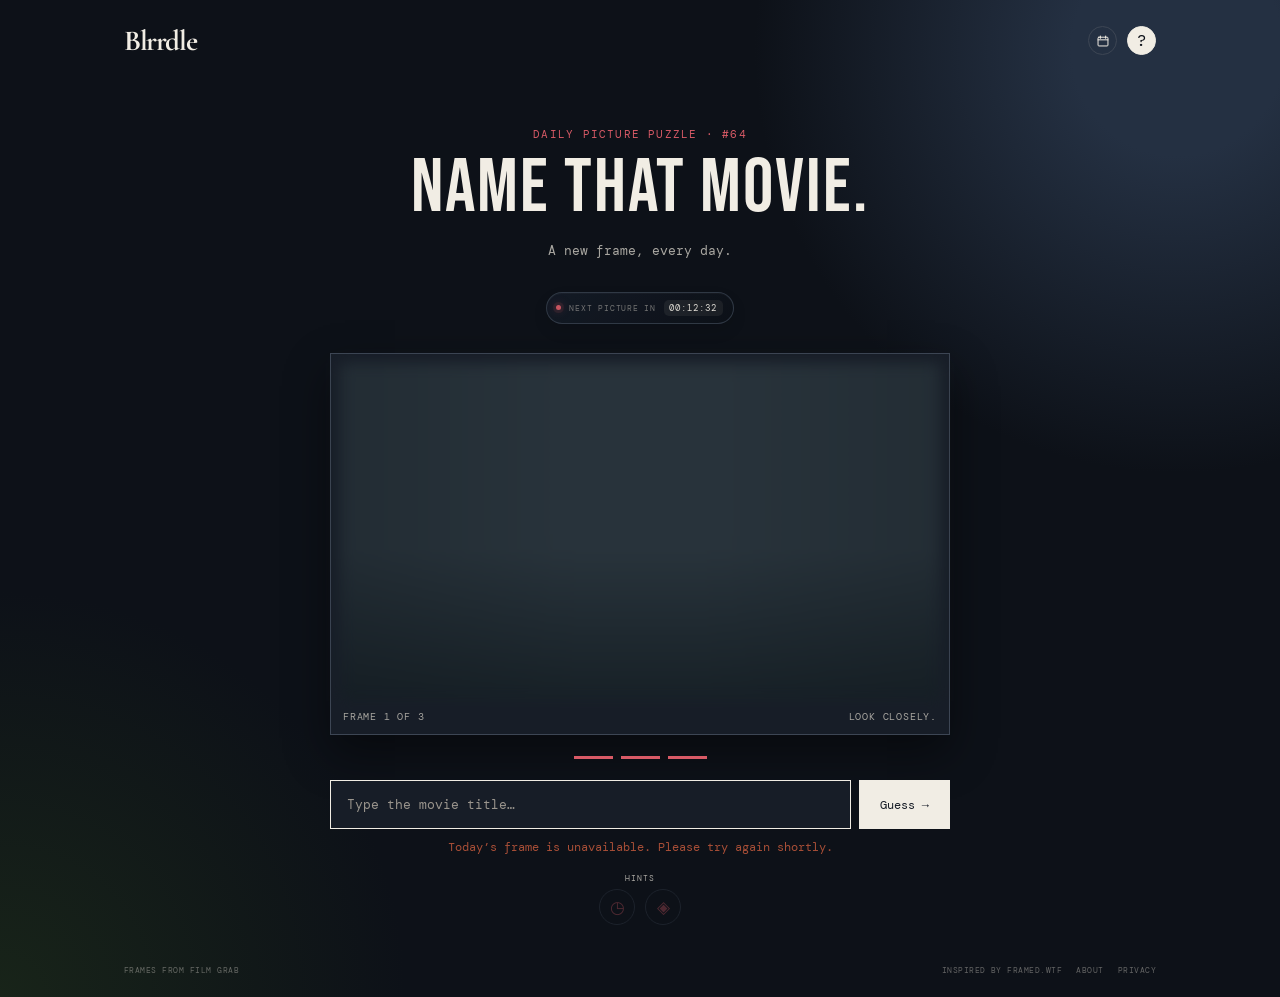
==== index.html @ 295dddfc "Show total plays in daily results chart" ====
<!doctype html>
<html lang="en">
  <head>
    <meta charset="UTF-8" />
    <meta name="viewport" content="width=device-width, initial-scale=1.0" />
    <meta name="theme-color" content="#f7f3eb" />
    <link rel="icon" href="favicon-48.png" type="image/png" sizes="48x48" />
    <title>Blrrdle</title>
    <meta name="description" content="Blrrdle is a passion project inspired by Wordle and Framed, with a more challenging twist: guess the film from a blurred cinematic frame." />
    <link rel="preconnect" href="https://fonts.googleapis.com" />
    <link rel="preconnect" href="https://fonts.gstatic.com" crossorigin />
    <link href="https://fonts.googleapis.com/css2?family=Bebas+Neue&family=Cormorant+Garamond:ital,wght@0,600;0,700;1,600&family=DM+Mono:wght@400;500&family=Fraunces:opsz,wght@9..144,500;9..144,600&display=swap" rel="stylesheet" />
    <link rel="stylesheet" href="style.css?v=countdown-v1" />
  </head>
  <body>
    <main class="shell">
      <header class="topbar">
        <a class="wordmark" href="#" aria-label="Blrrdle, reset demo">Blrrdle</a>
        <div class="header-actions">
          <button class="archive-button" id="archiveButton" aria-label="Past puzzles">
            <svg viewBox="0 0 24 24" aria-hidden="true"><rect x="3.5" y="5.5" width="17" height="15" rx="1.5"/><path d="M7.5 3.5v4M16.5 3.5v4M3.5 10h17"/></svg>
          </button>
          <button class="help-button" id="helpButton" aria-label="How to play">?</button>
        </div>
      </header>

      <section class="game" aria-labelledby="gameTitle">
        <div class="game-heading">
          <p class="eyebrow">Daily picture puzzle <span aria-hidden="true">·</span> <span id="puzzleNumber">#0142</span></p>
          <h1 id="gameTitle">Name that movie.</h1>
          <p class="subhead">A new frame, every day.</p>
          <p class="next-puzzle" aria-label="Time until the next puzzle"><span>Next picture in</span> <time id="nextPuzzleTimer">--:--:--</time></p>
        </div>

        <div class="frame-wrap">
          <div class="film-frame reveal-1" id="filmFrame" role="img" aria-label="A cinematic mystery image"></div>
          <div class="frame-caption"><span>Frame <span id="frameCount">1</span> of 3</span><span id="frameStatus">Look closely.</span></div>
        </div>

        <div class="attempts" aria-label="Attempts remaining"><span class="attempt filled"></span><span class="attempt filled"></span><span class="attempt filled"></span></div>

        <form class="guess-form" id="guessForm">
          <label class="sr-only" for="guessInput">Movie title</label>
          <input id="guessInput" autocomplete="off" placeholder="Type the movie title…" maxlength="80" required />
          <button type="submit">Guess <span aria-hidden="true">→</span></button>
        </form>
        <ul class="suggestions" id="suggestions" aria-label="Movie title suggestions" hidden></ul>
        <p class="feedback" id="feedback" aria-live="polite"></p>

        <div class="hints">
          <p class="hint-label">Hints</p>
          <div class="hint-controls">
            <button class="hint" id="yearHint" aria-label="Reveal release year"><span class="hint-icon">◷</span><span class="hint-prompt">Release year</span><span class="hint-value" id="yearValue"></span></button>
            <button class="hint" id="genreHint" aria-label="Reveal genre"><span class="hint-icon">◈</span><span class="hint-prompt">Genre</span><span class="hint-value" id="genreValue"></span></button>
          </div>
        </div>
      </section>

      <footer>
        <div class="footer-left"><a class="image-credit" href="https://film-grab.com/" target="_blank" rel="noreferrer">Frames from Film Grab</a></div>
        <div class="footer-right"><a class="inspiration-credit" href="https://framed.wtf/" target="_blank" rel="noreferrer">Inspired by Framed.wtf</a><a class="legal-link" href="about.html">About</a><a class="legal-link" href="privacy.html">Privacy</a></div>
      </footer>
    </main>
    <div class="win-toast" id="winToast" role="status" aria-live="polite" hidden><span>✦</span> Correct</div>
    <div class="loss-toast" id="lossToast" role="status" aria-live="polite" hidden><span>×</span><span id="lossToastText"></span></div>
    <div class="glitch-flash" id="glitchFlash" aria-hidden="true"></div>
    <div class="rainbow-flash" id="rainbowFlash" aria-hidden="true"></div>

    <dialog id="helpDialog">
      <button class="dialog-close" id="closeHelp" aria-label="Close">×</button>
      <p class="eyebrow">How it works</p>
      <h2>One movie.<br>Three frames.</h2>
      <p>Guess the title from the still. Each incorrect answer makes the image a little less blurry. You can use one hint per puzzle.</p>
      <button class="dialog-cta" id="startButton">Let’s play</button>
    </dialog>
    <dialog class="archive-dialog" id="archiveDialog">
      <button class="dialog-close" id="closeArchive" aria-label="Close">×</button>
      <p class="eyebrow">Blrrdle archive</p>
      <h2>Past puzzles</h2>
      <p class="archive-intro">A record of every earlier daily frame.</p>
      <ol class="archive-list" id="archiveList"></ol>
    </dialog>
    <dialog class="result-dialog" id="resultDialog">
      <div class="success-splash" aria-hidden="true">✦</div>
      <p class="eyebrow" id="resultEyebrow">Picture perfect</p>
      <h2 id="resultTitle">You got it.</h2>
      <p class="result-film" id="resultFilm"></p>
      <div class="player-stats">
        <div><strong id="streakValue">0</strong><span>day streak</span></div>
        <div><strong id="winRateValue">0%</strong><span>win rate</span></div>
      </div>
      <section class="global-score" aria-labelledby="globalScoreTitle">
        <div class="score-title"><span id="globalScoreTitle">Daily results</span><span id="globalScoreMeta">Loading…</span></div>
        <div class="score-bars" id="scoreBars" aria-label="Loading daily results">
          <div class="bar-row"><span>1</span><i id="guessBar1" style="--bar:0%"></i><b id="guessCount1">0</b></div>
          <div class="bar-row"><span>2</span><i id="guessBar2" style="--bar:0%"></i><b id="guessCount2">0</b></div>
          <div class="bar-row"><span>3</span><i id="guessBar3" style="--bar:0%"></i><b id="guessCount3">0</b></div>
          <div class="bar-row"><span>Plays</span><i id="guessBar4" style="--bar:0%"></i><b id="guessCount4">0</b></div>
        </div>
      </section>
      <button class="dialog-cta" id="resultShare">Share result</button>
      <button class="result-close" id="closeResult">Close</button>
    </dialog>
    <script src="main.js?v=results-v2"></script>
  </body>
</html>
---- style.css ----
:root { --paper:#0d1118; --ink:#f1ede4; --muted:#a9a7a1; --orange:#d85a66; --cream:#171d27; --line:#3d4654; --sage:#526b61; }
* { box-sizing:border-box; }
body { margin:0; min-width:320px; color:var(--ink); background:radial-gradient(circle at 92% 5%,#243042 0 7%,transparent 28%),radial-gradient(circle at 0% 100%,#182419 0,transparent 25%),var(--paper); font-family:"DM Mono",monospace; }
button,input { font:inherit; }
button { cursor:pointer; }
.shell { max-width:1120px; min-height:100svh; margin:auto; padding:26px 44px 22px; display:flex; flex-direction:column; }
.topbar, footer { display:flex; justify-content:space-between; align-items:center; }.header-actions { display:flex; align-items:center; gap:10px; }
.wordmark { color:var(--ink); font-family:"Cormorant Garamond",serif; font-size:29px; font-weight:700; text-decoration:none; letter-spacing:-1.4px; line-height:.8; }.wordmark span { color:var(--orange); font-style:italic; }
.help-button { width:29px; height:29px; border:1px solid var(--ink); border-radius:100%; color:var(--paper); background:var(--ink); line-height:1; }
.archive-button { width:29px; height:29px; display:grid; place-items:center; border:1px solid var(--line); border-radius:100%; color:var(--ink); background:transparent; }.archive-button:hover { border-color:var(--orange); color:var(--orange); }.archive-button svg { width:14px; height:14px; fill:none; stroke:currentColor; stroke-linecap:round; stroke-width:1.7; }
.game { width:min(100%,620px); margin:clamp(40px,8vh,88px) auto 20px; text-align:center; }.eyebrow { margin:0 0 15px; color:var(--orange); font-size:11px; letter-spacing:.11em; text-transform:uppercase; }.game h1 { margin:0; font:400 clamp(48px,7vw,76px)/.86 "Bebas Neue",sans-serif; letter-spacing:.025em; text-transform:uppercase; }.subhead { margin:20px 0 32px; color:var(--muted); font-size:13px; line-height:1.6; }
.frame-wrap { padding:10px; border:1px solid var(--line); background:var(--cream); box-shadow:0 18px 42px #00000070; }.film-frame { aspect-ratio:16/9; position:relative; overflow:hidden; background-color:#26333d; background-size:cover; background-repeat:no-repeat; isolation:isolate; transition:filter .5s ease,transform .5s ease,background-position .5s ease; }.film-frame::before { content:""; position:absolute; inset:0; background:linear-gradient(0deg,#06101688,transparent 45%); }.film-frame::after { content:""; position:absolute; inset:0; background:linear-gradient(90deg,#0c141b38,transparent 38% 62%,#0c141b30); pointer-events:none; }
.reveal-1 { filter:blur(7px) saturate(.82); transform:scale(1.004); }.reveal-2 { filter:blur(3px) saturate(.94); }.reveal-3 { filter:none; }.frame-caption { display:flex; justify-content:space-between; padding:10px 2px 1px; color:var(--muted); font-size:10px; text-transform:uppercase; letter-spacing:.08em; }
.attempts { display:flex; justify-content:center; gap:8px; margin:21px 0; }.attempt { width:39px; height:3px; background:var(--line); }.attempt.filled { background:var(--orange); }.attempt.used { background:#bdb7ae; }
.guess-form { display:flex; gap:8px; }.guess-form input { flex:1; min-width:0; padding:15px 16px; color:var(--ink); border:1px solid var(--ink); outline-offset:3px; background:var(--cream); font-size:13px; }.guess-form input::placeholder { color:#9a958d; }.guess-form button,.dialog-cta { border:1px solid var(--ink); padding:0 20px; color:var(--cream); background:var(--ink); font-size:12px; transition:transform .15s,background .15s; }.guess-form button:hover,.dialog-cta:hover { background:var(--orange); transform:translateY(-2px); }.guess-form button:disabled { opacity:.5; cursor:not-allowed; }.suggestions { position:relative; z-index:2; margin:0; padding:4px; list-style:none; text-align:left; border:1px solid var(--ink); border-top:0; background:var(--cream); box-shadow:0 10px 16px #332d2112; }.suggestions button { display:flex; width:100%; justify-content:space-between; border:0; padding:10px 11px; color:var(--ink); background:transparent; text-align:left; font-size:12px; }.suggestions button:hover,.suggestions button:focus-visible { color:var(--cream); background:var(--ink); outline:0; }.suggestions span { color:var(--muted); font-size:10px; }.suggestions button:hover span,.suggestions button:focus-visible span { color:#ded8cd; }.feedback { height:22px; margin:10px 0 10px; color:var(--muted); font-size:12px; }.feedback.success { color:#517148; }.feedback.failure { color:#a94f37; }.feedback em { font-family:Fraunces,serif; font-style:normal; font-size:15px; }
.hints { display:grid; justify-items:center; gap:6px; margin-top:12px; }.hint-label { margin:0; color:var(--muted); font-size:8px; letter-spacing:.13em; text-transform:uppercase; }.hint-controls { display:flex; justify-content:center; gap:10px; }.hint { width:36px; height:36px; display:flex; align-items:center; overflow:hidden; border:1px solid var(--line); border-radius:18px; padding:0 9px; color:var(--muted); background:transparent; font-size:10px; white-space:nowrap; transition:width .2s ease,border-color .2s ease,background .2s ease; }.hint:hover,.hint:focus-visible { width:128px; border-color:var(--orange); color:var(--ink); outline:0; }.hint-icon { width:16px; height:18px; display:grid; flex:0 0 16px; place-items:center; color:var(--orange); font-size:17px; line-height:1; }.hint-icon svg { width:16px; height:16px; fill:none; stroke:currentColor; stroke-linecap:round; stroke-linejoin:round; stroke-width:1.5; }.hint-prompt { margin-left:8px; opacity:0; transform:translateX(-4px); transition:opacity .14s ease,transform .2s ease; }.hint:hover .hint-prompt,.hint:focus-visible .hint-prompt { opacity:1; transform:translateX(0); }.hint:disabled { cursor:default; opacity:.32; }.hint.chosen:disabled { width:auto; min-width:132px; padding-right:4px; color:var(--muted); opacity:1; }.hint.chosen .hint-prompt { margin-left:8px; opacity:1; transform:none; }.hint-value { display:none; margin-left:7px; color:#121722; }.hint.chosen .hint-value { display:inline-block; border-radius:10px; padding:4px 8px; color:#121722; background:var(--orange); font-size:9px; font-weight:500; letter-spacing:.03em; text-transform:uppercase; }
footer { display:flex; justify-content:space-between; gap:18px; margin-top:auto; padding-top:20px; color:var(--muted); font-size:10px; }.footer-left,.footer-right { display:flex; align-items:center; gap:14px; }.image-credit,.inspiration-credit,.legal-link { color:var(--muted); font-size:8px; letter-spacing:.06em; text-decoration:none; text-transform:uppercase; opacity:.55; }.image-credit:hover,.inspiration-credit:hover,.legal-link:hover { color:var(--orange); opacity:1; }
.win-toast,.loss-toast { position:fixed; z-index:10; top:50%; left:50%; min-width:190px; padding:21px 28px; color:white; font:500 20px/1 Fraunces,serif; letter-spacing:-.5px; text-align:center; transform:translate(-50%,-50%); animation:toast-pop .22s cubic-bezier(.2,1.4,.5,1) both; }.win-toast { background:#668c5a; box-shadow:9px 9px 0 #334a2c; }.loss-toast { max-width:min(360px,calc(100vw - 48px)); background:#9c3342; box-shadow:9px 9px 0 #581923; }.win-toast span:first-child,.loss-toast span:first-child { margin-right:7px; font-family:"DM Mono",monospace; font-size:14px; }@keyframes toast-pop { from { transform:translate(-50%,-50%) scale(.72); opacity:0; } to { transform:translate(-50%,-50%) scale(1); opacity:1; } }
.glitch-flash { position:fixed; z-index:30; inset:0; pointer-events:none; opacity:0; mix-blend-mode:screen; background:repeating-linear-gradient(0deg,transparent 0 4px,#ff26341c 4px 6px),linear-gradient(90deg,#f0293838,transparent 11%,transparent 89%,#f0293838),linear-gradient(0deg,#f029382c,transparent 12%,transparent 88%,#f029382c); box-shadow:inset 0 0 50px 10px #ee243e88; }.glitch-flash.active { animation:miss-glitch .38s steps(2,end) both; }@keyframes miss-glitch { 0% { opacity:0; transform:translateX(0); } 18% { opacity:.9; transform:translateX(-5px); } 32% { opacity:.15; transform:translateX(6px); } 52% { opacity:.75; transform:translateX(-2px); } 100% { opacity:0; transform:translateX(0); } }
.rainbow-flash { position:fixed; z-index:31; inset:0; pointer-events:none; opacity:0; background:repeating-linear-gradient(0deg,transparent 0 3px,#ffffff16 3px 5px),linear-gradient(90deg,#ff315f,#ffcf3f 20%,#51e3a3 40%,#4ca6ff 61%,#a871ff 80%,#ff315f); background-size:auto,220% 100%; mix-blend-mode:screen; box-shadow:inset 0 0 0 8px #ff456d,inset 0 0 42px 13px #56d9ff; }.rainbow-flash.active { animation:first-guess-rainbow .86s steps(3,end) both; }@keyframes first-guess-rainbow { 0% { opacity:0; background-position:0 0,0 0; transform:translateX(0); } 16% { opacity:.95; background-position:0 0,75% 0; transform:translateX(-5px); } 38% { opacity:.38; background-position:0 0,145% 0; transform:translateX(6px); } 62% { opacity:.8; background-position:0 0,220% 0; transform:translateX(-2px); } 100% { opacity:0; background-position:0 0,300% 0; transform:translateX(0); } }
dialog { width:min(440px,calc(100% - 32px)); border:1px solid var(--ink); padding:35px; color:var(--ink); background:var(--cream); box-shadow:12px 12px 0 var(--sage); }dialog::backdrop { background:#030509a8; backdrop-filter:blur(4px); }.dialog-close { position:absolute; top:9px; right:12px; border:0; color:var(--ink); background:none; font-size:25px; }.dialog-cta { height:42px; padding:0 19px; color:var(--cream); }.dialog-cta:hover { color:var(--cream); }.dialog-cta + * { margin:0; } dialog h2 { margin:0 0 14px; font:600 37px/.98 Fraunces,serif; letter-spacing:-2px; } dialog p:not(.eyebrow) { margin:0 0 23px; color:var(--muted); font-size:13px; line-height:1.65; }
.result-dialog { overflow:hidden; text-align:center; }.result-dialog::before { content:""; position:absolute; top:0; right:0; left:0; height:8px; background:var(--sage); }.success-splash { width:45px; height:45px; display:grid; place-items:center; margin:2px auto 12px; border-radius:50%; color:#fff; background:#668c5a; font-size:19px; animation:pop .32s cubic-bezier(.2,1.4,.5,1) both; }.result-dialog h2 { margin-bottom:5px; }.result-film { margin-bottom:22px!important; color:var(--orange)!important; font-size:12px!important; }.player-stats { display:grid; grid-template-columns:1fr 1fr; border-top:1px solid var(--line); border-bottom:1px solid var(--line); margin-bottom:22px; }.player-stats div { padding:14px 8px; }.player-stats div+div { border-left:1px solid var(--line); }.player-stats strong,.player-stats span { display:block; }.player-stats strong { font:600 29px/1 Fraunces,serif; letter-spacing:-1px; }.player-stats span,.score-title { color:var(--muted); font-size:9px; letter-spacing:.08em; text-transform:uppercase; }.player-stats span { margin-top:6px; }.global-score { margin:0 0 23px; text-align:left; }.score-title { display:flex; justify-content:space-between; margin-bottom:9px; }.score-title span:last-child { color:#aaa49b; font-size:8px; }.score-bars { display:grid; gap:6px; }.bar-row { display:grid; grid-template-columns:12px 1fr 30px; align-items:center; gap:7px; font-size:10px; }.bar-row i { display:block; height:12px; position:relative; background:#293341; overflow:hidden; }.bar-row i::after { content:""; display:block; width:var(--bar); height:100%; background:var(--orange); animation:bar-grow .65s ease both; }.bar-row:nth-child(2) i::after { animation-delay:.1s; background:#a64b55; }.bar-row:nth-child(3) i::after { animation-delay:.2s; background:#663c48; }.bar-row b { font-weight:400; color:var(--muted); }.result-close { display:block; margin:13px auto 0; border:0; padding:0; color:var(--muted); background:none; font-size:10px; text-decoration:underline; text-underline-offset:3px; }@keyframes pop { from { transform:scale(.3) rotate(-20deg); opacity:0; } to { transform:scale(1) rotate(0); opacity:1; } }@keyframes bar-grow { from { transform:scaleX(0); transform-origin:left; } to { transform:scaleX(1); transform-origin:left; } }
.win-toast.first-guess { color:#151624; background:linear-gradient(120deg,#ff7892,#ffd466 25%,#79f0b5 49%,#71b9ff 73%,#cb87ff); background-size:210% 210%; box-shadow:9px 9px 0 #3954a0; animation:toast-pop .22s cubic-bezier(.2,1.4,.5,1) both,first-card-color 1.15s linear infinite; }.win-toast.first-guess span { color:#151624; }@keyframes first-card-color { from { background-position:0% 50%; } to { background-position:100% 50%; } }
.result-dialog { overflow:hidden; text-align:center; }.result-dialog::before { content:""; position:absolute; top:0; right:0; left:0; height:8px; background:var(--sage); }.result-dialog .dialog-cta { color:#121722; background:var(--orange); border-color:var(--orange); }.result-dialog .dialog-cta:hover { color:#121722; background:#dfb662; border-color:#dfb662; }.success-splash { width:45px; height:45px; display:grid; place-items:center; margin:2px auto 12px; border-radius:50%; color:#fff; background:#668c5a; font-size:19px; animation:pop .32s cubic-bezier(.2,1.4,.5,1) both; }.result-dialog h2 { margin-bottom:5px; }.result-film { margin-bottom:22px!important; color:var(--orange)!important; font-size:12px!important; }.player-stats { display:grid; grid-template-columns:1fr 1fr; border-top:1px solid var(--line); border-bottom:1px solid var(--line); margin-bottom:22px; }.player-stats div { padding:14px 8px; }.player-stats div+div { border-left:1px solid var(--line); }.player-stats strong,.player-stats span { display:block; }.player-stats strong { font:600 29px/1 Fraunces,serif; letter-spacing:-1px; }.player-stats span,.score-title { color:var(--muted); font-size:9px; letter-spacing:.08em; text-transform:uppercase; }.player-stats span { margin-top:6px; }.global-score { margin:0 0 23px; text-align:left; }.score-title { display:flex; justify-content:space-between; margin-bottom:9px; }.score-title span:last-child { color:#aaa49b; font-size:8px; }.score-bars { display:grid; gap:6px; }.bar-row { display:grid; grid-template-columns:12px 1fr 30px; align-items:center; gap:7px; font-size:10px; }.bar-row i { display:block; height:12px; position:relative; background:#293341; overflow:hidden; }.bar-row i::after { content:""; display:block; width:var(--bar); height:100%; background:var(--orange); animation:bar-grow .65s ease both; }.bar-row:nth-child(2) i::after { animation-delay:.1s; background:#a57e44; }.bar-row:nth-child(3) i::after { animation-delay:.2s; background:#705c43; }.bar-row b { font-weight:400; color:var(--muted); }.result-close { display:block; margin:13px auto 0; border:0; padding:0; color:var(--muted); background:none; font-size:10px; text-decoration:underline; text-underline-offset:3px; }@keyframes pop { from { transform:scale(.3) rotate(-20deg); opacity:0; } to { transform:scale(1) rotate(0); opacity:1; } }@keyframes bar-grow { from { transform:scaleX(0); transform-origin:left; } to { transform:scaleX(1); transform-origin:left; } }
.archive-dialog { width:min(430px,calc(100% - 32px)); }.archive-dialog h2 { margin-bottom:9px; font:400 51px/.86 "Bebas Neue",sans-serif; letter-spacing:.025em; text-transform:uppercase; }.archive-intro { margin-bottom:22px!important; }.archive-list { margin:0; padding:0; list-style:none; border-top:1px solid var(--line); }.archive-list li { display:grid; grid-template-columns:40px 1fr auto; gap:10px; align-items:center; padding:13px 2px; border-bottom:1px solid var(--line); font-size:12px; }.archive-list li span { color:var(--orange); font-size:10px; }.archive-list li strong { font-weight:400; }.archive-list li em { color:var(--muted); font-size:10px; font-style:normal; }.archive-list .archive-empty { display:block; padding:18px 0; color:var(--muted); font-size:12px; line-height:1.6; }
.sr-only { position:absolute; width:1px; height:1px; padding:0; margin:-1px; overflow:hidden; clip:rect(0,0,0,0); white-space:nowrap; border:0; }
.legal-page { min-height:100svh; }.legal-content { width:min(100%,700px); margin:clamp(58px,11vh,120px) auto; }.legal-kicker { margin-bottom:16px; }.legal-content h1 { margin:0 0 24px; font:400 clamp(48px,7vw,72px)/.9 "Bebas Neue",sans-serif; letter-spacing:.025em; text-transform:uppercase; }.legal-content h2 { margin:34px 0 10px; color:var(--ink); font:600 24px/1.1 Fraunces,serif; letter-spacing:-.6px; }.legal-content p,.legal-content li { color:var(--muted); font-size:13px; line-height:1.75; }.legal-content ul { padding-left:18px; }.legal-content a { color:var(--orange); text-underline-offset:3px; }.legal-content .legal-date { color:var(--muted); font-size:10px; letter-spacing:.08em; text-transform:uppercase; }.legal-content .back-link { display:inline-block; margin-top:26px; font-size:11px; }
@media (max-width:600px) { .shell{padding:20px 18px 16px}.game{margin-top:55px}.game h1{letter-spacing:-2px}.subhead{margin-bottom:27px}.hints{gap:12px;flex-wrap:wrap}.hint{font-size:10px}.guess-form button{padding:0 15px}.frame-caption{font-size:9px}footer{align-items:flex-start;flex-direction:column;gap:9px}.footer-right{gap:12px}.legal-content{margin-top:64px} }
@media (prefers-reduced-motion:reduce){*{transition:none!important}.rainbow-flash.active,.glitch-flash.active{animation:none;opacity:.35}.win-toast.first-guess{animation:none}}

.next-puzzle { display:flex; justify-content:center; gap:7px; margin:-17px 0 27px; color:var(--muted); font-size:8px; letter-spacing:.1em; text-transform:uppercase; opacity:.68; }.next-puzzle time { color:var(--ink); font-variant-numeric:tabular-nums; }

/* A compact, cinematic status chip for the daily reset. */
.next-puzzle { display:inline-flex; align-items:center; justify-content:center; gap:8px; position:relative; margin:-15px auto 29px; padding:7px 10px 7px 9px; border:1px solid #3d4654cc; border-radius:999px; color:var(--muted); background:linear-gradient(135deg,#151c28e8,#0d1118d9); box-shadow:0 7px 18px #0000001f,inset 0 1px #ffffff08; font-size:8px; letter-spacing:.095em; text-transform:uppercase; opacity:.92; }.next-puzzle::before { width:5px; height:5px; content:""; border-radius:50%; background:var(--orange); box-shadow:0 0 0 3px #d85a661c,0 0 10px #d85a6680; animation:countdown-pulse 2.4s ease-in-out infinite; }.next-puzzle span { opacity:.7; }.next-puzzle time { padding:2px 5px; border-radius:5px; color:var(--ink); background:#f1ede412; font-size:9px; font-variant-numeric:tabular-nums; letter-spacing:.12em;@keyframes countdown-pulse { 0%,100% { transform:scale(.92); opacity:.72; } 50% { transform:scale(1.15); opacity:1; } }@media (prefers-reduced-motion:reduce){.next-puzzle::before{animation:none}}
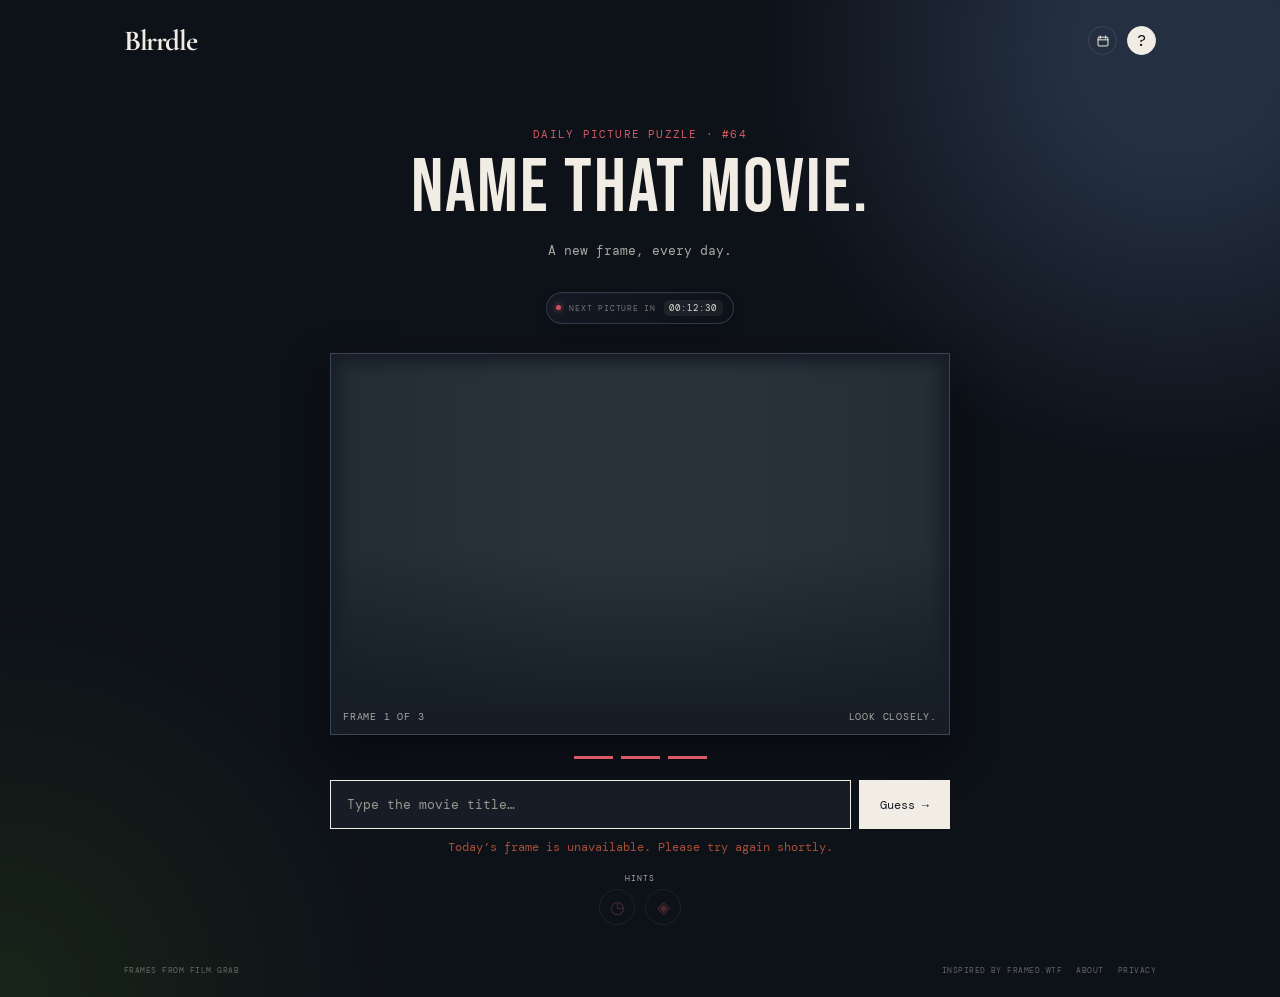
==== commit 325fa734: "Label and cache total plays result bar" ====
--- a/index.html
+++ b/index.html
@@ -95,12 +95,12 @@
           <div class="bar-row"><span>1</span><i id="guessBar1" style="--bar:0%"></i><b id="guessCount1">0</b></div>
           <div class="bar-row"><span>2</span><i id="guessBar2" style="--bar:0%"></i><b id="guessCount2">0</b></div>
           <div class="bar-row"><span>3</span><i id="guessBar3" style="--bar:0%"></i><b id="guessCount3">0</b></div>
-          <div class="bar-row"><span>Plays</span><i id="guessBar4" style="--bar:0%"></i><b id="guessCount4">0</b></div>
+          <div class="bar-row"><span>Played</span><i id="guessBar4" style="--bar:0%"></i><b id="guessCount4">0</b></div>
         </div>
       </section>
       <button class="dialog-cta" id="resultShare">Share result</button>
       <button class="result-close" id="closeResult">Close</button>
     </dialog>
-    <script src="main.js?v=results-v2"></script>
+    <script src="main.js?v=results-v3"></script>
   </body>
 </html>
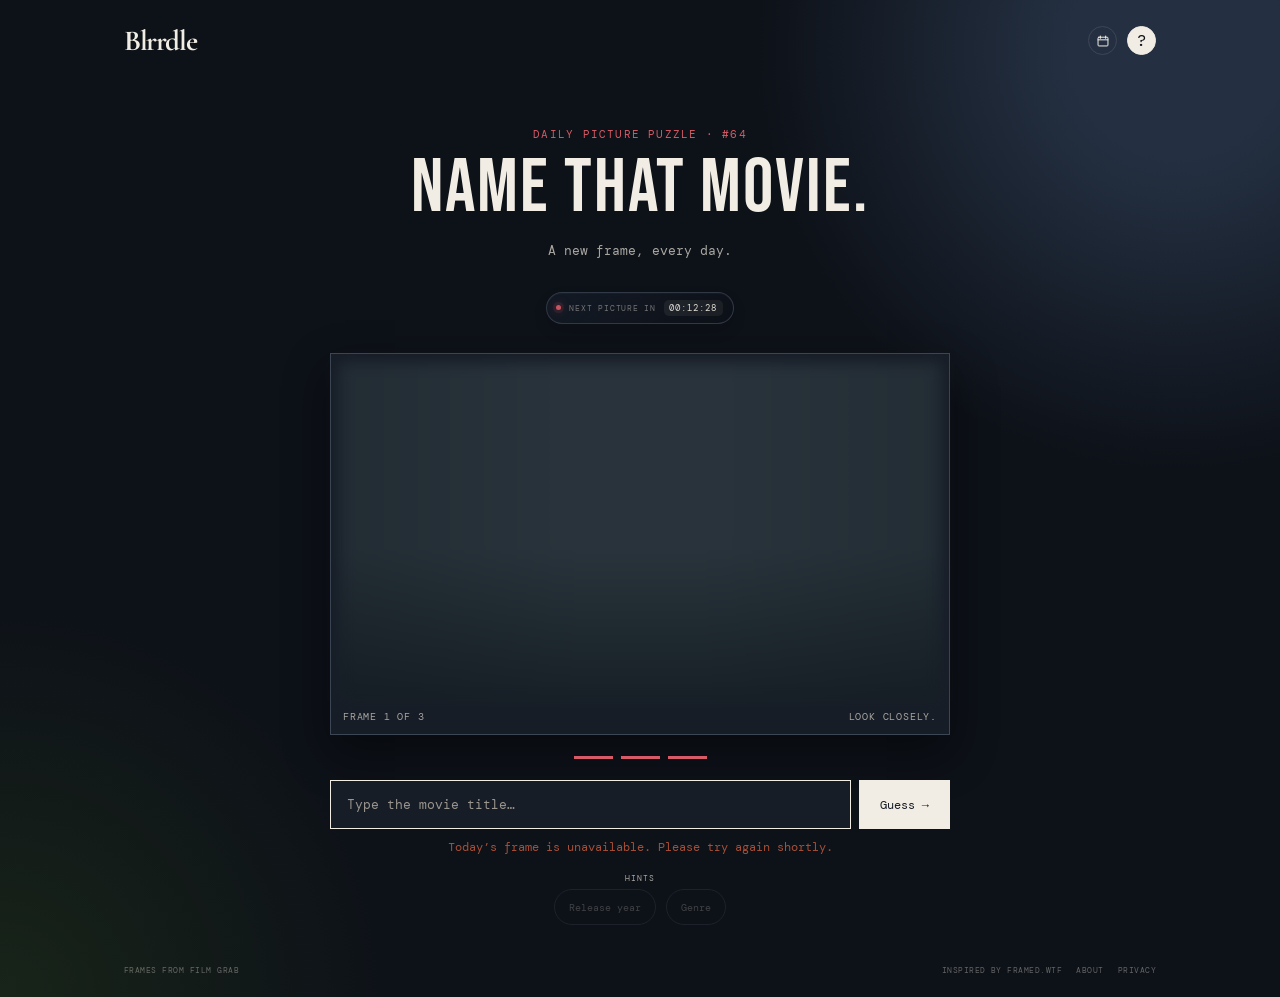
==== commit 63c9ddd2: "Hide movie dates and simplify hint labels" ====
--- a/index.html
+++ b/index.html
@@ -1,106 +1,106 @@
-<!doctype html>
-<html lang="en">
-  <head>
-    <meta charset="UTF-8" />
-    <meta name="viewport" content="width=device-width, initial-scale=1.0" />
-    <meta name="theme-color" content="#f7f3eb" />
-    <link rel="icon" href="favicon-48.png" type="image/png" sizes="48x48" />
-    <title>Blrrdle</title>
-    <meta name="description" content="Blrrdle is a passion project inspired by Wordle and Framed, with a more challenging twist: guess the film from a blurred cinematic frame." />
-    <link rel="preconnect" href="https://fonts.googleapis.com" />
-    <link rel="preconnect" href="https://fonts.gstatic.com" crossorigin />
-    <link href="https://fonts.googleapis.com/css2?family=Bebas+Neue&family=Cormorant+Garamond:ital,wght@0,600;0,700;1,600&family=DM+Mono:wght@400;500&family=Fraunces:opsz,wght@9..144,500;9..144,600&display=swap" rel="stylesheet" />
-    <link rel="stylesheet" href="style.css?v=countdown-v1" />
-  </head>
-  <body>
-    <main class="shell">
-      <header class="topbar">
-        <a class="wordmark" href="#" aria-label="Blrrdle, reset demo">Blrrdle</a>
-        <div class="header-actions">
-          <button class="archive-button" id="archiveButton" aria-label="Past puzzles">
-            <svg viewBox="0 0 24 24" aria-hidden="true"><rect x="3.5" y="5.5" width="17" height="15" rx="1.5"/><path d="M7.5 3.5v4M16.5 3.5v4M3.5 10h17"/></svg>
-          </button>
-          <button class="help-button" id="helpButton" aria-label="How to play">?</button>
-        </div>
-      </header>
-
-      <section class="game" aria-labelledby="gameTitle">
-        <div class="game-heading">
-          <p class="eyebrow">Daily picture puzzle <span aria-hidden="true">·</span> <span id="puzzleNumber">#0142</span></p>
-          <h1 id="gameTitle">Name that movie.</h1>
-          <p class="subhead">A new frame, every day.</p>
-          <p class="next-puzzle" aria-label="Time until the next puzzle"><span>Next picture in</span> <time id="nextPuzzleTimer">--:--:--</time></p>
-        </div>
-
-        <div class="frame-wrap">
-          <div class="film-frame reveal-1" id="filmFrame" role="img" aria-label="A cinematic mystery image"></div>
-          <div class="frame-caption"><span>Frame <span id="frameCount">1</span> of 3</span><span id="frameStatus">Look closely.</span></div>
-        </div>
-
-        <div class="attempts" aria-label="Attempts remaining"><span class="attempt filled"></span><span class="attempt filled"></span><span class="attempt filled"></span></div>
-
-        <form class="guess-form" id="guessForm">
-          <label class="sr-only" for="guessInput">Movie title</label>
-          <input id="guessInput" autocomplete="off" placeholder="Type the movie title…" maxlength="80" required />
-          <button type="submit">Guess <span aria-hidden="true">→</span></button>
-        </form>
-        <ul class="suggestions" id="suggestions" aria-label="Movie title suggestions" hidden></ul>
-        <p class="feedback" id="feedback" aria-live="polite"></p>
-
-        <div class="hints">
-          <p class="hint-label">Hints</p>
-          <div class="hint-controls">
-            <button class="hint" id="yearHint" aria-label="Reveal release year"><span class="hint-icon">◷</span><span class="hint-prompt">Release year</span><span class="hint-value" id="yearValue"></span></button>
-            <button class="hint" id="genreHint" aria-label="Reveal genre"><span class="hint-icon">◈</span><span class="hint-prompt">Genre</span><span class="hint-value" id="genreValue"></span></button>
-          </div>
-        </div>
-      </section>
-
-      <footer>
-        <div class="footer-left"><a class="image-credit" href="https://film-grab.com/" target="_blank" rel="noreferrer">Frames from Film Grab</a></div>
-        <div class="footer-right"><a class="inspiration-credit" href="https://framed.wtf/" target="_blank" rel="noreferrer">Inspired by Framed.wtf</a><a class="legal-link" href="about.html">About</a><a class="legal-link" href="privacy.html">Privacy</a></div>
-      </footer>
-    </main>
-    <div class="win-toast" id="winToast" role="status" aria-live="polite" hidden><span>✦</span> Correct</div>
-    <div class="loss-toast" id="lossToast" role="status" aria-live="polite" hidden><span>×</span><span id="lossToastText"></span></div>
-    <div class="glitch-flash" id="glitchFlash" aria-hidden="true"></div>
-    <div class="rainbow-flash" id="rainbowFlash" aria-hidden="true"></div>
-
-    <dialog id="helpDialog">
-      <button class="dialog-close" id="closeHelp" aria-label="Close">×</button>
-      <p class="eyebrow">How it works</p>
-      <h2>One movie.<br>Three frames.</h2>
-      <p>Guess the title from the still. Each incorrect answer makes the image a little less blurry. You can use one hint per puzzle.</p>
-      <button class="dialog-cta" id="startButton">Let’s play</button>
-    </dialog>
-    <dialog class="archive-dialog" id="archiveDialog">
-      <button class="dialog-close" id="closeArchive" aria-label="Close">×</button>
-      <p class="eyebrow">Blrrdle archive</p>
-      <h2>Past puzzles</h2>
-      <p class="archive-intro">A record of every earlier daily frame.</p>
-      <ol class="archive-list" id="archiveList"></ol>
-    </dialog>
-    <dialog class="result-dialog" id="resultDialog">
-      <div class="success-splash" aria-hidden="true">✦</div>
-      <p class="eyebrow" id="resultEyebrow">Picture perfect</p>
-      <h2 id="resultTitle">You got it.</h2>
-      <p class="result-film" id="resultFilm"></p>
-      <div class="player-stats">
-        <div><strong id="streakValue">0</strong><span>day streak</span></div>
-        <div><strong id="winRateValue">0%</strong><span>win rate</span></div>
-      </div>
-      <section class="global-score" aria-labelledby="globalScoreTitle">
-        <div class="score-title"><span id="globalScoreTitle">Daily results</span><span id="globalScoreMeta">Loading…</span></div>
-        <div class="score-bars" id="scoreBars" aria-label="Loading daily results">
-          <div class="bar-row"><span>1</span><i id="guessBar1" style="--bar:0%"></i><b id="guessCount1">0</b></div>
-          <div class="bar-row"><span>2</span><i id="guessBar2" style="--bar:0%"></i><b id="guessCount2">0</b></div>
-          <div class="bar-row"><span>3</span><i id="guessBar3" style="--bar:0%"></i><b id="guessCount3">0</b></div>
-          <div class="bar-row"><span>Played</span><i id="guessBar4" style="--bar:0%"></i><b id="guessCount4">0</b></div>
-        </div>
-      </section>
-      <button class="dialog-cta" id="resultShare">Share result</button>
-      <button class="result-close" id="closeResult">Close</button>
-    </dialog>
-    <script src="main.js?v=results-v3"></script>
-  </body>
-</html>
+<!doctype html>
+<html lang="en">
+  <head>
+    <meta charset="UTF-8" />
+    <meta name="viewport" content="width=device-width, initial-scale=1.0" />
+    <meta name="theme-color" content="#f7f3eb" />
+    <link rel="icon" href="favicon-48.png" type="image/png" sizes="48x48" />
+    <title>Blrrdle</title>
+    <meta name="description" content="Blrrdle is a passion project inspired by Wordle and Framed, with a more challenging twist: guess the film from a blurred cinematic frame." />
+    <link rel="preconnect" href="https://fonts.googleapis.com" />
+    <link rel="preconnect" href="https://fonts.gstatic.com" crossorigin />
+    <link href="https://fonts.googleapis.com/css2?family=Bebas+Neue&family=Cormorant+Garamond:ital,wght@0,600;0,700;1,600&family=DM+Mono:wght@400;500&family=Fraunces:opsz,wght@9..144,500;9..144,600&display=swap" rel="stylesheet" />
+    <link rel="stylesheet" href="style.css?v=hints-v1" />
+  </head>
+  <body>
+    <main class="shell">
+      <header class="topbar">
+        <a class="wordmark" href="#" aria-label="Blrrdle, reset demo">Blrrdle</a>
+        <div class="header-actions">
+          <button class="archive-button" id="archiveButton" aria-label="Past puzzles">
+            <svg viewBox="0 0 24 24" aria-hidden="true"><rect x="3.5" y="5.5" width="17" height="15" rx="1.5"/><path d="M7.5 3.5v4M16.5 3.5v4M3.5 10h17"/></svg>
+          </button>
+          <button class="help-button" id="helpButton" aria-label="How to play">?</button>
+        </div>
+      </header>
+
+      <section class="game" aria-labelledby="gameTitle">
+        <div class="game-heading">
+          <p class="eyebrow">Daily picture puzzle <span aria-hidden="true">·</span> <span id="puzzleNumber">#0142</span></p>
+          <h1 id="gameTitle">Name that movie.</h1>
+          <p class="subhead">A new frame, every day.</p>
+          <p class="next-puzzle" aria-label="Time until the next puzzle"><span>Next picture in</span> <time id="nextPuzzleTimer">--:--:--</time></p>
+        </div>
+
+        <div class="frame-wrap">
+          <div class="film-frame reveal-1" id="filmFrame" role="img" aria-label="A cinematic mystery image"></div>
+          <div class="frame-caption"><span>Frame <span id="frameCount">1</span> of 3</span><span id="frameStatus">Look closely.</span></div>
+        </div>
+
+        <div class="attempts" aria-label="Attempts remaining"><span class="attempt filled"></span><span class="attempt filled"></span><span class="attempt filled"></span></div>
+
+        <form class="guess-form" id="guessForm">
+          <label class="sr-only" for="guessInput">Movie title</label>
+          <input id="guessInput" autocomplete="off" placeholder="Type the movie title…" maxlength="80" required />
+          <button type="submit">Guess <span aria-hidden="true">→</span></button>
+        </form>
+        <ul class="suggestions" id="suggestions" aria-label="Movie title suggestions" hidden></ul>
+        <p class="feedback" id="feedback" aria-live="polite"></p>
+
+        <div class="hints">
+          <p class="hint-label">Hints</p>
+          <div class="hint-controls">
+            <button class="hint" id="yearHint" aria-label="Reveal release year"><span class="hint-prompt">Release year</span><span class="hint-value" id="yearValue"></span></button>
+            <button class="hint" id="genreHint" aria-label="Reveal genre"><span class="hint-prompt">Genre</span><span class="hint-value" id="genreValue"></span></button>
+          </div>
+        </div>
+      </section>
+
+      <footer>
+        <div class="footer-left"><a class="image-credit" href="https://film-grab.com/" target="_blank" rel="noreferrer">Frames from Film Grab</a></div>
+        <div class="footer-right"><a class="inspiration-credit" href="https://framed.wtf/" target="_blank" rel="noreferrer">Inspired by Framed.wtf</a><a class="legal-link" href="about.html">About</a><a class="legal-link" href="privacy.html">Privacy</a></div>
+      </footer>
+    </main>
+    <div class="win-toast" id="winToast" role="status" aria-live="polite" hidden><span>✦</span> Correct</div>
+    <div class="loss-toast" id="lossToast" role="status" aria-live="polite" hidden><span>×</span><span id="lossToastText"></span></div>
+    <div class="glitch-flash" id="glitchFlash" aria-hidden="true"></div>
+    <div class="rainbow-flash" id="rainbowFlash" aria-hidden="true"></div>
+
+    <dialog id="helpDialog">
+      <button class="dialog-close" id="closeHelp" aria-label="Close">×</button>
+      <p class="eyebrow">How it works</p>
+      <h2>One movie.<br>Three frames.</h2>
+      <p>Guess the title from the still. Each incorrect answer makes the image a little less blurry. You can use one hint per puzzle.</p>
+      <button class="dialog-cta" id="startButton">Let’s play</button>
+    </dialog>
+    <dialog class="archive-dialog" id="archiveDialog">
+      <button class="dialog-close" id="closeArchive" aria-label="Close">×</button>
+      <p class="eyebrow">Blrrdle archive</p>
+      <h2>Past puzzles</h2>
+      <p class="archive-intro">A record of every earlier daily frame.</p>
+      <ol class="archive-list" id="archiveList"></ol>
+    </dialog>
+    <dialog class="result-dialog" id="resultDialog">
+      <div class="success-splash" aria-hidden="true">✦</div>
+      <p class="eyebrow" id="resultEyebrow">Picture perfect</p>
+      <h2 id="resultTitle">You got it.</h2>
+      <p class="result-film" id="resultFilm"></p>
+      <div class="player-stats">
+        <div><strong id="streakValue">0</strong><span>day streak</span></div>
+        <div><strong id="winRateValue">0%</strong><span>win rate</span></div>
+      </div>
+      <section class="global-score" aria-labelledby="globalScoreTitle">
+        <div class="score-title"><span id="globalScoreTitle">Daily results</span><span id="globalScoreMeta">Loading…</span></div>
+        <div class="score-bars" id="scoreBars" aria-label="Loading daily results">
+          <div class="bar-row"><span>1</span><i id="guessBar1" style="--bar:0%"></i><b id="guessCount1">0</b></div>
+          <div class="bar-row"><span>2</span><i id="guessBar2" style="--bar:0%"></i><b id="guessCount2">0</b></div>
+          <div class="bar-row"><span>3</span><i id="guessBar3" style="--bar:0%"></i><b id="guessCount3">0</b></div>
+          <div class="bar-row"><span>Played</span><i id="guessBar4" style="--bar:0%"></i><b id="guessCount4">0</b></div>
+        </div>
+      </section>
+      <button class="dialog-cta" id="resultShare">Share result</button>
+      <button class="result-close" id="closeResult">Close</button>
+    </dialog>
+    <script src="main.js?v=results-v5"></script>
+  </body>
+</html>
--- a/style.css
+++ b/style.css
@@ -1,34 +1,34 @@
-:root { --paper:#0d1118; --ink:#f1ede4; --muted:#a9a7a1; --orange:#d85a66; --cream:#171d27; --line:#3d4654; --sage:#526b61; }
-* { box-sizing:border-box; }
-body { margin:0; min-width:320px; color:var(--ink); background:radial-gradient(circle at 92% 5%,#243042 0 7%,transparent 28%),radial-gradient(circle at 0% 100%,#182419 0,transparent 25%),var(--paper); font-family:"DM Mono",monospace; }
-button,input { font:inherit; }
-button { cursor:pointer; }
-.shell { max-width:1120px; min-height:100svh; margin:auto; padding:26px 44px 22px; display:flex; flex-direction:column; }
-.topbar, footer { display:flex; justify-content:space-between; align-items:center; }.header-actions { display:flex; align-items:center; gap:10px; }
-.wordmark { color:var(--ink); font-family:"Cormorant Garamond",serif; font-size:29px; font-weight:700; text-decoration:none; letter-spacing:-1.4px; line-height:.8; }.wordmark span { color:var(--orange); font-style:italic; }
-.help-button { width:29px; height:29px; border:1px solid var(--ink); border-radius:100%; color:var(--paper); background:var(--ink); line-height:1; }
-.archive-button { width:29px; height:29px; display:grid; place-items:center; border:1px solid var(--line); border-radius:100%; color:var(--ink); background:transparent; }.archive-button:hover { border-color:var(--orange); color:var(--orange); }.archive-button svg { width:14px; height:14px; fill:none; stroke:currentColor; stroke-linecap:round; stroke-width:1.7; }
-.game { width:min(100%,620px); margin:clamp(40px,8vh,88px) auto 20px; text-align:center; }.eyebrow { margin:0 0 15px; color:var(--orange); font-size:11px; letter-spacing:.11em; text-transform:uppercase; }.game h1 { margin:0; font:400 clamp(48px,7vw,76px)/.86 "Bebas Neue",sans-serif; letter-spacing:.025em; text-transform:uppercase; }.subhead { margin:20px 0 32px; color:var(--muted); font-size:13px; line-height:1.6; }
-.frame-wrap { padding:10px; border:1px solid var(--line); background:var(--cream); box-shadow:0 18px 42px #00000070; }.film-frame { aspect-ratio:16/9; position:relative; overflow:hidden; background-color:#26333d; background-size:cover; background-repeat:no-repeat; isolation:isolate; transition:filter .5s ease,transform .5s ease,background-position .5s ease; }.film-frame::before { content:""; position:absolute; inset:0; background:linear-gradient(0deg,#06101688,transparent 45%); }.film-frame::after { content:""; position:absolute; inset:0; background:linear-gradient(90deg,#0c141b38,transparent 38% 62%,#0c141b30); pointer-events:none; }
-.reveal-1 { filter:blur(7px) saturate(.82); transform:scale(1.004); }.reveal-2 { filter:blur(3px) saturate(.94); }.reveal-3 { filter:none; }.frame-caption { display:flex; justify-content:space-between; padding:10px 2px 1px; color:var(--muted); font-size:10px; text-transform:uppercase; letter-spacing:.08em; }
-.attempts { display:flex; justify-content:center; gap:8px; margin:21px 0; }.attempt { width:39px; height:3px; background:var(--line); }.attempt.filled { background:var(--orange); }.attempt.used { background:#bdb7ae; }
-.guess-form { display:flex; gap:8px; }.guess-form input { flex:1; min-width:0; padding:15px 16px; color:var(--ink); border:1px solid var(--ink); outline-offset:3px; background:var(--cream); font-size:13px; }.guess-form input::placeholder { color:#9a958d; }.guess-form button,.dialog-cta { border:1px solid var(--ink); padding:0 20px; color:var(--cream); background:var(--ink); font-size:12px; transition:transform .15s,background .15s; }.guess-form button:hover,.dialog-cta:hover { background:var(--orange); transform:translateY(-2px); }.guess-form button:disabled { opacity:.5; cursor:not-allowed; }.suggestions { position:relative; z-index:2; margin:0; padding:4px; list-style:none; text-align:left; border:1px solid var(--ink); border-top:0; background:var(--cream); box-shadow:0 10px 16px #332d2112; }.suggestions button { display:flex; width:100%; justify-content:space-between; border:0; padding:10px 11px; color:var(--ink); background:transparent; text-align:left; font-size:12px; }.suggestions button:hover,.suggestions button:focus-visible { color:var(--cream); background:var(--ink); outline:0; }.suggestions span { color:var(--muted); font-size:10px; }.suggestions button:hover span,.suggestions button:focus-visible span { color:#ded8cd; }.feedback { height:22px; margin:10px 0 10px; color:var(--muted); font-size:12px; }.feedback.success { color:#517148; }.feedback.failure { color:#a94f37; }.feedback em { font-family:Fraunces,serif; font-style:normal; font-size:15px; }
-.hints { display:grid; justify-items:center; gap:6px; margin-top:12px; }.hint-label { margin:0; color:var(--muted); font-size:8px; letter-spacing:.13em; text-transform:uppercase; }.hint-controls { display:flex; justify-content:center; gap:10px; }.hint { width:36px; height:36px; display:flex; align-items:center; overflow:hidden; border:1px solid var(--line); border-radius:18px; padding:0 9px; color:var(--muted); background:transparent; font-size:10px; white-space:nowrap; transition:width .2s ease,border-color .2s ease,background .2s ease; }.hint:hover,.hint:focus-visible { width:128px; border-color:var(--orange); color:var(--ink); outline:0; }.hint-icon { width:16px; height:18px; display:grid; flex:0 0 16px; place-items:center; color:var(--orange); font-size:17px; line-height:1; }.hint-icon svg { width:16px; height:16px; fill:none; stroke:currentColor; stroke-linecap:round; stroke-linejoin:round; stroke-width:1.5; }.hint-prompt { margin-left:8px; opacity:0; transform:translateX(-4px); transition:opacity .14s ease,transform .2s ease; }.hint:hover .hint-prompt,.hint:focus-visible .hint-prompt { opacity:1; transform:translateX(0); }.hint:disabled { cursor:default; opacity:.32; }.hint.chosen:disabled { width:auto; min-width:132px; padding-right:4px; color:var(--muted); opacity:1; }.hint.chosen .hint-prompt { margin-left:8px; opacity:1; transform:none; }.hint-value { display:none; margin-left:7px; color:#121722; }.hint.chosen .hint-value { display:inline-block; border-radius:10px; padding:4px 8px; color:#121722; background:var(--orange); font-size:9px; font-weight:500; letter-spacing:.03em; text-transform:uppercase; }
-footer { display:flex; justify-content:space-between; gap:18px; margin-top:auto; padding-top:20px; color:var(--muted); font-size:10px; }.footer-left,.footer-right { display:flex; align-items:center; gap:14px; }.image-credit,.inspiration-credit,.legal-link { color:var(--muted); font-size:8px; letter-spacing:.06em; text-decoration:none; text-transform:uppercase; opacity:.55; }.image-credit:hover,.inspiration-credit:hover,.legal-link:hover { color:var(--orange); opacity:1; }
-.win-toast,.loss-toast { position:fixed; z-index:10; top:50%; left:50%; min-width:190px; padding:21px 28px; color:white; font:500 20px/1 Fraunces,serif; letter-spacing:-.5px; text-align:center; transform:translate(-50%,-50%); animation:toast-pop .22s cubic-bezier(.2,1.4,.5,1) both; }.win-toast { background:#668c5a; box-shadow:9px 9px 0 #334a2c; }.loss-toast { max-width:min(360px,calc(100vw - 48px)); background:#9c3342; box-shadow:9px 9px 0 #581923; }.win-toast span:first-child,.loss-toast span:first-child { margin-right:7px; font-family:"DM Mono",monospace; font-size:14px; }@keyframes toast-pop { from { transform:translate(-50%,-50%) scale(.72); opacity:0; } to { transform:translate(-50%,-50%) scale(1); opacity:1; } }
-.glitch-flash { position:fixed; z-index:30; inset:0; pointer-events:none; opacity:0; mix-blend-mode:screen; background:repeating-linear-gradient(0deg,transparent 0 4px,#ff26341c 4px 6px),linear-gradient(90deg,#f0293838,transparent 11%,transparent 89%,#f0293838),linear-gradient(0deg,#f029382c,transparent 12%,transparent 88%,#f029382c); box-shadow:inset 0 0 50px 10px #ee243e88; }.glitch-flash.active { animation:miss-glitch .38s steps(2,end) both; }@keyframes miss-glitch { 0% { opacity:0; transform:translateX(0); } 18% { opacity:.9; transform:translateX(-5px); } 32% { opacity:.15; transform:translateX(6px); } 52% { opacity:.75; transform:translateX(-2px); } 100% { opacity:0; transform:translateX(0); } }
-.rainbow-flash { position:fixed; z-index:31; inset:0; pointer-events:none; opacity:0; background:repeating-linear-gradient(0deg,transparent 0 3px,#ffffff16 3px 5px),linear-gradient(90deg,#ff315f,#ffcf3f 20%,#51e3a3 40%,#4ca6ff 61%,#a871ff 80%,#ff315f); background-size:auto,220% 100%; mix-blend-mode:screen; box-shadow:inset 0 0 0 8px #ff456d,inset 0 0 42px 13px #56d9ff; }.rainbow-flash.active { animation:first-guess-rainbow .86s steps(3,end) both; }@keyframes first-guess-rainbow { 0% { opacity:0; background-position:0 0,0 0; transform:translateX(0); } 16% { opacity:.95; background-position:0 0,75% 0; transform:translateX(-5px); } 38% { opacity:.38; background-position:0 0,145% 0; transform:translateX(6px); } 62% { opacity:.8; background-position:0 0,220% 0; transform:translateX(-2px); } 100% { opacity:0; background-position:0 0,300% 0; transform:translateX(0); } }
-dialog { width:min(440px,calc(100% - 32px)); border:1px solid var(--ink); padding:35px; color:var(--ink); background:var(--cream); box-shadow:12px 12px 0 var(--sage); }dialog::backdrop { background:#030509a8; backdrop-filter:blur(4px); }.dialog-close { position:absolute; top:9px; right:12px; border:0; color:var(--ink); background:none; font-size:25px; }.dialog-cta { height:42px; padding:0 19px; color:var(--cream); }.dialog-cta:hover { color:var(--cream); }.dialog-cta + * { margin:0; } dialog h2 { margin:0 0 14px; font:600 37px/.98 Fraunces,serif; letter-spacing:-2px; } dialog p:not(.eyebrow) { margin:0 0 23px; color:var(--muted); font-size:13px; line-height:1.65; }
-.result-dialog { overflow:hidden; text-align:center; }.result-dialog::before { content:""; position:absolute; top:0; right:0; left:0; height:8px; background:var(--sage); }.success-splash { width:45px; height:45px; display:grid; place-items:center; margin:2px auto 12px; border-radius:50%; color:#fff; background:#668c5a; font-size:19px; animation:pop .32s cubic-bezier(.2,1.4,.5,1) both; }.result-dialog h2 { margin-bottom:5px; }.result-film { margin-bottom:22px!important; color:var(--orange)!important; font-size:12px!important; }.player-stats { display:grid; grid-template-columns:1fr 1fr; border-top:1px solid var(--line); border-bottom:1px solid var(--line); margin-bottom:22px; }.player-stats div { padding:14px 8px; }.player-stats div+div { border-left:1px solid var(--line); }.player-stats strong,.player-stats span { display:block; }.player-stats strong { font:600 29px/1 Fraunces,serif; letter-spacing:-1px; }.player-stats span,.score-title { color:var(--muted); font-size:9px; letter-spacing:.08em; text-transform:uppercase; }.player-stats span { margin-top:6px; }.global-score { margin:0 0 23px; text-align:left; }.score-title { display:flex; justify-content:space-between; margin-bottom:9px; }.score-title span:last-child { color:#aaa49b; font-size:8px; }.score-bars { display:grid; gap:6px; }.bar-row { display:grid; grid-template-columns:12px 1fr 30px; align-items:center; gap:7px; font-size:10px; }.bar-row i { display:block; height:12px; position:relative; background:#293341; overflow:hidden; }.bar-row i::after { content:""; display:block; width:var(--bar); height:100%; background:var(--orange); animation:bar-grow .65s ease both; }.bar-row:nth-child(2) i::after { animation-delay:.1s; background:#a64b55; }.bar-row:nth-child(3) i::after { animation-delay:.2s; background:#663c48; }.bar-row b { font-weight:400; color:var(--muted); }.result-close { display:block; margin:13px auto 0; border:0; padding:0; color:var(--muted); background:none; font-size:10px; text-decoration:underline; text-underline-offset:3px; }@keyframes pop { from { transform:scale(.3) rotate(-20deg); opacity:0; } to { transform:scale(1) rotate(0); opacity:1; } }@keyframes bar-grow { from { transform:scaleX(0); transform-origin:left; } to { transform:scaleX(1); transform-origin:left; } }
-.win-toast.first-guess { color:#151624; background:linear-gradient(120deg,#ff7892,#ffd466 25%,#79f0b5 49%,#71b9ff 73%,#cb87ff); background-size:210% 210%; box-shadow:9px 9px 0 #3954a0; animation:toast-pop .22s cubic-bezier(.2,1.4,.5,1) both,first-card-color 1.15s linear infinite; }.win-toast.first-guess span { color:#151624; }@keyframes first-card-color { from { background-position:0% 50%; } to { background-position:100% 50%; } }
-.result-dialog { overflow:hidden; text-align:center; }.result-dialog::before { content:""; position:absolute; top:0; right:0; left:0; height:8px; background:var(--sage); }.result-dialog .dialog-cta { color:#121722; background:var(--orange); border-color:var(--orange); }.result-dialog .dialog-cta:hover { color:#121722; background:#dfb662; border-color:#dfb662; }.success-splash { width:45px; height:45px; display:grid; place-items:center; margin:2px auto 12px; border-radius:50%; color:#fff; background:#668c5a; font-size:19px; animation:pop .32s cubic-bezier(.2,1.4,.5,1) both; }.result-dialog h2 { margin-bottom:5px; }.result-film { margin-bottom:22px!important; color:var(--orange)!important; font-size:12px!important; }.player-stats { display:grid; grid-template-columns:1fr 1fr; border-top:1px solid var(--line); border-bottom:1px solid var(--line); margin-bottom:22px; }.player-stats div { padding:14px 8px; }.player-stats div+div { border-left:1px solid var(--line); }.player-stats strong,.player-stats span { display:block; }.player-stats strong { font:600 29px/1 Fraunces,serif; letter-spacing:-1px; }.player-stats span,.score-title { color:var(--muted); font-size:9px; letter-spacing:.08em; text-transform:uppercase; }.player-stats span { margin-top:6px; }.global-score { margin:0 0 23px; text-align:left; }.score-title { display:flex; justify-content:space-between; margin-bottom:9px; }.score-title span:last-child { color:#aaa49b; font-size:8px; }.score-bars { display:grid; gap:6px; }.bar-row { display:grid; grid-template-columns:12px 1fr 30px; align-items:center; gap:7px; font-size:10px; }.bar-row i { display:block; height:12px; position:relative; background:#293341; overflow:hidden; }.bar-row i::after { content:""; display:block; width:var(--bar); height:100%; background:var(--orange); animation:bar-grow .65s ease both; }.bar-row:nth-child(2) i::after { animation-delay:.1s; background:#a57e44; }.bar-row:nth-child(3) i::after { animation-delay:.2s; background:#705c43; }.bar-row b { font-weight:400; color:var(--muted); }.result-close { display:block; margin:13px auto 0; border:0; padding:0; color:var(--muted); background:none; font-size:10px; text-decoration:underline; text-underline-offset:3px; }@keyframes pop { from { transform:scale(.3) rotate(-20deg); opacity:0; } to { transform:scale(1) rotate(0); opacity:1; } }@keyframes bar-grow { from { transform:scaleX(0); transform-origin:left; } to { transform:scaleX(1); transform-origin:left; } }
-.archive-dialog { width:min(430px,calc(100% - 32px)); }.archive-dialog h2 { margin-bottom:9px; font:400 51px/.86 "Bebas Neue",sans-serif; letter-spacing:.025em; text-transform:uppercase; }.archive-intro { margin-bottom:22px!important; }.archive-list { margin:0; padding:0; list-style:none; border-top:1px solid var(--line); }.archive-list li { display:grid; grid-template-columns:40px 1fr auto; gap:10px; align-items:center; padding:13px 2px; border-bottom:1px solid var(--line); font-size:12px; }.archive-list li span { color:var(--orange); font-size:10px; }.archive-list li strong { font-weight:400; }.archive-list li em { color:var(--muted); font-size:10px; font-style:normal; }.archive-list .archive-empty { display:block; padding:18px 0; color:var(--muted); font-size:12px; line-height:1.6; }
-.sr-only { position:absolute; width:1px; height:1px; padding:0; margin:-1px; overflow:hidden; clip:rect(0,0,0,0); white-space:nowrap; border:0; }
-.legal-page { min-height:100svh; }.legal-content { width:min(100%,700px); margin:clamp(58px,11vh,120px) auto; }.legal-kicker { margin-bottom:16px; }.legal-content h1 { margin:0 0 24px; font:400 clamp(48px,7vw,72px)/.9 "Bebas Neue",sans-serif; letter-spacing:.025em; text-transform:uppercase; }.legal-content h2 { margin:34px 0 10px; color:var(--ink); font:600 24px/1.1 Fraunces,serif; letter-spacing:-.6px; }.legal-content p,.legal-content li { color:var(--muted); font-size:13px; line-height:1.75; }.legal-content ul { padding-left:18px; }.legal-content a { color:var(--orange); text-underline-offset:3px; }.legal-content .legal-date { color:var(--muted); font-size:10px; letter-spacing:.08em; text-transform:uppercase; }.legal-content .back-link { display:inline-block; margin-top:26px; font-size:11px; }
-@media (max-width:600px) { .shell{padding:20px 18px 16px}.game{margin-top:55px}.game h1{letter-spacing:-2px}.subhead{margin-bottom:27px}.hints{gap:12px;flex-wrap:wrap}.hint{font-size:10px}.guess-form button{padding:0 15px}.frame-caption{font-size:9px}footer{align-items:flex-start;flex-direction:column;gap:9px}.footer-right{gap:12px}.legal-content{margin-top:64px} }
-@media (prefers-reduced-motion:reduce){*{transition:none!important}.rainbow-flash.active,.glitch-flash.active{animation:none;opacity:.35}.win-toast.first-guess{animation:none}}
-
-.next-puzzle { display:flex; justify-content:center; gap:7px; margin:-17px 0 27px; color:var(--muted); font-size:8px; letter-spacing:.1em; text-transform:uppercase; opacity:.68; }.next-puzzle time { color:var(--ink); font-variant-numeric:tabular-nums; }
-
-/* A compact, cinematic status chip for the daily reset. */
-.next-puzzle { display:inline-flex; align-items:center; justify-content:center; gap:8px; position:relative; margin:-15px auto 29px; padding:7px 10px 7px 9px; border:1px solid #3d4654cc; border-radius:999px; color:var(--muted); background:linear-gradient(135deg,#151c28e8,#0d1118d9); box-shadow:0 7px 18px #0000001f,inset 0 1px #ffffff08; font-size:8px; letter-spacing:.095em; text-transform:uppercase; opacity:.92; }.next-puzzle::before { width:5px; height:5px; content:""; border-radius:50%; background:var(--orange); box-shadow:0 0 0 3px #d85a661c,0 0 10px #d85a6680; animation:countdown-pulse 2.4s ease-in-out infinite; }.next-puzzle span { opacity:.7; }.next-puzzle time { padding:2px 5px; border-radius:5px; color:var(--ink); background:#f1ede412; font-size:9px; font-variant-numeric:tabular-nums; letter-spacing:.12em;@keyframes countdown-pulse { 0%,100% { transform:scale(.92); opacity:.72; } 50% { transform:scale(1.15); opacity:1; } }@media (prefers-reduced-motion:reduce){.next-puzzle::before{animation:none}}
+:root { --paper:#0d1118; --ink:#f1ede4; --muted:#a9a7a1; --orange:#d85a66; --cream:#171d27; --line:#3d4654; --sage:#526b61; }
+* { box-sizing:border-box; }
+body { margin:0; min-width:320px; color:var(--ink); background:radial-gradient(circle at 92% 5%,#243042 0 7%,transparent 28%),radial-gradient(circle at 0% 100%,#182419 0,transparent 25%),var(--paper); font-family:"DM Mono",monospace; }
+button,input { font:inherit; }
+button { cursor:pointer; }
+.shell { max-width:1120px; min-height:100svh; margin:auto; padding:26px 44px 22px; display:flex; flex-direction:column; }
+.topbar, footer { display:flex; justify-content:space-between; align-items:center; }.header-actions { display:flex; align-items:center; gap:10px; }
+.wordmark { color:var(--ink); font-family:"Cormorant Garamond",serif; font-size:29px; font-weight:700; text-decoration:none; letter-spacing:-1.4px; line-height:.8; }.wordmark span { color:var(--orange); font-style:italic; }
+.help-button { width:29px; height:29px; border:1px solid var(--ink); border-radius:100%; color:var(--paper); background:var(--ink); line-height:1; }
+.archive-button { width:29px; height:29px; display:grid; place-items:center; border:1px solid var(--line); border-radius:100%; color:var(--ink); background:transparent; }.archive-button:hover { border-color:var(--orange); color:var(--orange); }.archive-button svg { width:14px; height:14px; fill:none; stroke:currentColor; stroke-linecap:round; stroke-width:1.7; }
+.game { width:min(100%,620px); margin:clamp(40px,8vh,88px) auto 20px; text-align:center; }.eyebrow { margin:0 0 15px; color:var(--orange); font-size:11px; letter-spacing:.11em; text-transform:uppercase; }.game h1 { margin:0; font:400 clamp(48px,7vw,76px)/.86 "Bebas Neue",sans-serif; letter-spacing:.025em; text-transform:uppercase; }.subhead { margin:20px 0 32px; color:var(--muted); font-size:13px; line-height:1.6; }
+.frame-wrap { padding:10px; border:1px solid var(--line); background:var(--cream); box-shadow:0 18px 42px #00000070; }.film-frame { aspect-ratio:16/9; position:relative; overflow:hidden; background-color:#26333d; background-size:cover; background-repeat:no-repeat; isolation:isolate; transition:filter .5s ease,transform .5s ease,background-position .5s ease; }.film-frame::before { content:""; position:absolute; inset:0; background:linear-gradient(0deg,#06101688,transparent 45%); }.film-frame::after { content:""; position:absolute; inset:0; background:linear-gradient(90deg,#0c141b38,transparent 38% 62%,#0c141b30); pointer-events:none; }
+.reveal-1 { filter:blur(7px) saturate(.82); transform:scale(1.004); }.reveal-2 { filter:blur(3px) saturate(.94); }.reveal-3 { filter:none; }.frame-caption { display:flex; justify-content:space-between; padding:10px 2px 1px; color:var(--muted); font-size:10px; text-transform:uppercase; letter-spacing:.08em; }
+.attempts { display:flex; justify-content:center; gap:8px; margin:21px 0; }.attempt { width:39px; height:3px; background:var(--line); }.attempt.filled { background:var(--orange); }.attempt.used { background:#bdb7ae; }
+.guess-form { display:flex; gap:8px; }.guess-form input { flex:1; min-width:0; padding:15px 16px; color:var(--ink); border:1px solid var(--ink); outline-offset:3px; background:var(--cream); font-size:13px; }.guess-form input::placeholder { color:#9a958d; }.guess-form button,.dialog-cta { border:1px solid var(--ink); padding:0 20px; color:var(--cream); background:var(--ink); font-size:12px; transition:transform .15s,background .15s; }.guess-form button:hover,.dialog-cta:hover { background:var(--orange); transform:translateY(-2px); }.guess-form button:disabled { opacity:.5; cursor:not-allowed; }.suggestions { position:relative; z-index:2; margin:0; padding:4px; list-style:none; text-align:left; border:1px solid var(--ink); border-top:0; background:var(--cream); box-shadow:0 10px 16px #332d2112; }.suggestions button { display:flex; width:100%; justify-content:space-between; border:0; padding:10px 11px; color:var(--ink); background:transparent; text-align:left; font-size:12px; }.suggestions button:hover,.suggestions button:focus-visible { color:var(--cream); background:var(--ink); outline:0; }.suggestions span { color:var(--muted); font-size:10px; }.suggestions button:hover span,.suggestions button:focus-visible span { color:#ded8cd; }.feedback { height:22px; margin:10px 0 10px; color:var(--muted); font-size:12px; }.feedback.success { color:#517148; }.feedback.failure { color:#a94f37; }.feedback em { font-family:Fraunces,serif; font-style:normal; font-size:15px; }
+.hints { display:grid; justify-items:center; gap:6px; margin-top:12px; }.hint-label { margin:0; color:var(--muted); font-size:8px; letter-spacing:.13em; text-transform:uppercase; }.hint-controls { display:flex; justify-content:center; gap:10px; }.hint { min-height:36px; display:flex; align-items:center; justify-content:center; border:1px solid var(--line); border-radius:18px; padding:0 14px; color:var(--muted); background:transparent; font-size:10px; white-space:nowrap; transition:border-color .2s ease,background .2s ease,color .2s ease; }.hint:hover,.hint:focus-visible { border-color:var(--orange); color:var(--ink); outline:0; }.hint-prompt { transition:color .2s ease; }.hint:disabled { cursor:default; opacity:.32; }.hint.chosen:disabled { min-width:132px; padding-right:4px; color:var(--muted); opacity:1; }.hint-value { display:none; margin-left:7px; color:#121722; }.hint.chosen .hint-value { display:inline-block; border-radius:10px; padding:4px 8px; color:#121722; background:var(--orange); font-size:9px; font-weight:500; letter-spacing:.03em; text-transform:uppercase; }
+footer { display:flex; justify-content:space-between; gap:18px; margin-top:auto; padding-top:20px; color:var(--muted); font-size:10px; }.footer-left,.footer-right { display:flex; align-items:center; gap:14px; }.image-credit,.inspiration-credit,.legal-link { color:var(--muted); font-size:8px; letter-spacing:.06em; text-decoration:none; text-transform:uppercase; opacity:.55; }.image-credit:hover,.inspiration-credit:hover,.legal-link:hover { color:var(--orange); opacity:1; }
+.win-toast,.loss-toast { position:fixed; z-index:10; top:50%; left:50%; min-width:190px; padding:21px 28px; color:white; font:500 20px/1 Fraunces,serif; letter-spacing:-.5px; text-align:center; transform:translate(-50%,-50%); animation:toast-pop .22s cubic-bezier(.2,1.4,.5,1) both; }.win-toast { background:#668c5a; box-shadow:9px 9px 0 #334a2c; }.loss-toast { max-width:min(360px,calc(100vw - 48px)); background:#9c3342; box-shadow:9px 9px 0 #581923; }.win-toast span:first-child,.loss-toast span:first-child { margin-right:7px; font-family:"DM Mono",monospace; font-size:14px; }@keyframes toast-pop { from { transform:translate(-50%,-50%) scale(.72); opacity:0; } to { transform:translate(-50%,-50%) scale(1); opacity:1; } }
+.glitch-flash { position:fixed; z-index:30; inset:0; pointer-events:none; opacity:0; mix-blend-mode:screen; background:repeating-linear-gradient(0deg,transparent 0 4px,#ff26341c 4px 6px),linear-gradient(90deg,#f0293838,transparent 11%,transparent 89%,#f0293838),linear-gradient(0deg,#f029382c,transparent 12%,transparent 88%,#f029382c); box-shadow:inset 0 0 50px 10px #ee243e88; }.glitch-flash.active { animation:miss-glitch .38s steps(2,end) both; }@keyframes miss-glitch { 0% { opacity:0; transform:translateX(0); } 18% { opacity:.9; transform:translateX(-5px); } 32% { opacity:.15; transform:translateX(6px); } 52% { opacity:.75; transform:translateX(-2px); } 100% { opacity:0; transform:translateX(0); } }
+.rainbow-flash { position:fixed; z-index:31; inset:0; pointer-events:none; opacity:0; background:repeating-linear-gradient(0deg,transparent 0 3px,#ffffff16 3px 5px),linear-gradient(90deg,#ff315f,#ffcf3f 20%,#51e3a3 40%,#4ca6ff 61%,#a871ff 80%,#ff315f); background-size:auto,220% 100%; mix-blend-mode:screen; box-shadow:inset 0 0 0 8px #ff456d,inset 0 0 42px 13px #56d9ff; }.rainbow-flash.active { animation:first-guess-rainbow .86s steps(3,end) both; }@keyframes first-guess-rainbow { 0% { opacity:0; background-position:0 0,0 0; transform:translateX(0); } 16% { opacity:.95; background-position:0 0,75% 0; transform:translateX(-5px); } 38% { opacity:.38; background-position:0 0,145% 0; transform:translateX(6px); } 62% { opacity:.8; background-position:0 0,220% 0; transform:translateX(-2px); } 100% { opacity:0; background-position:0 0,300% 0; transform:translateX(0); } }
+dialog { width:min(440px,calc(100% - 32px)); border:1px solid var(--ink); padding:35px; color:var(--ink); background:var(--cream); box-shadow:12px 12px 0 var(--sage); }dialog::backdrop { background:#030509a8; backdrop-filter:blur(4px); }.dialog-close { position:absolute; top:9px; right:12px; border:0; color:var(--ink); background:none; font-size:25px; }.dialog-cta { height:42px; padding:0 19px; color:var(--cream); }.dialog-cta:hover { color:var(--cream); }.dialog-cta + * { margin:0; } dialog h2 { margin:0 0 14px; font:600 37px/.98 Fraunces,serif; letter-spacing:-2px; } dialog p:not(.eyebrow) { margin:0 0 23px; color:var(--muted); font-size:13px; line-height:1.65; }
+.result-dialog { overflow:hidden; text-align:center; }.result-dialog::before { content:""; position:absolute; top:0; right:0; left:0; height:8px; background:var(--sage); }.success-splash { width:45px; height:45px; display:grid; place-items:center; margin:2px auto 12px; border-radius:50%; color:#fff; background:#668c5a; font-size:19px; animation:pop .32s cubic-bezier(.2,1.4,.5,1) both; }.result-dialog h2 { margin-bottom:5px; }.result-film { margin-bottom:22px!important; color:var(--orange)!important; font-size:12px!important; }.player-stats { display:grid; grid-template-columns:1fr 1fr; border-top:1px solid var(--line); border-bottom:1px solid var(--line); margin-bottom:22px; }.player-stats div { padding:14px 8px; }.player-stats div+div { border-left:1px solid var(--line); }.player-stats strong,.player-stats span { display:block; }.player-stats strong { font:600 29px/1 Fraunces,serif; letter-spacing:-1px; }.player-stats span,.score-title { color:var(--muted); font-size:9px; letter-spacing:.08em; text-transform:uppercase; }.player-stats span { margin-top:6px; }.global-score { margin:0 0 23px; text-align:left; }.score-title { display:flex; justify-content:space-between; margin-bottom:9px; }.score-title span:last-child { color:#aaa49b; font-size:8px; }.score-bars { display:grid; gap:6px; }.bar-row { display:grid; grid-template-columns:12px 1fr 30px; align-items:center; gap:7px; font-size:10px; }.bar-row i { display:block; height:12px; position:relative; background:#293341; overflow:hidden; }.bar-row i::after { content:""; display:block; width:var(--bar); height:100%; background:var(--orange); animation:bar-grow .65s ease both; }.bar-row:nth-child(2) i::after { animation-delay:.1s; background:#a64b55; }.bar-row:nth-child(3) i::after { animation-delay:.2s; background:#663c48; }.bar-row b { font-weight:400; color:var(--muted); }.result-close { display:block; margin:13px auto 0; border:0; padding:0; color:var(--muted); background:none; font-size:10px; text-decoration:underline; text-underline-offset:3px; }@keyframes pop { from { transform:scale(.3) rotate(-20deg); opacity:0; } to { transform:scale(1) rotate(0); opacity:1; } }@keyframes bar-grow { from { transform:scaleX(0); transform-origin:left; } to { transform:scaleX(1); transform-origin:left; } }
+.win-toast.first-guess { color:#151624; background:linear-gradient(120deg,#ff7892,#ffd466 25%,#79f0b5 49%,#71b9ff 73%,#cb87ff); background-size:210% 210%; box-shadow:9px 9px 0 #3954a0; animation:toast-pop .22s cubic-bezier(.2,1.4,.5,1) both,first-card-color 1.15s linear infinite; }.win-toast.first-guess span { color:#151624; }@keyframes first-card-color { from { background-position:0% 50%; } to { background-position:100% 50%; } }
+.result-dialog { overflow:hidden; text-align:center; }.result-dialog::before { content:""; position:absolute; top:0; right:0; left:0; height:8px; background:var(--sage); }.result-dialog .dialog-cta { color:#121722; background:var(--orange); border-color:var(--orange); }.result-dialog .dialog-cta:hover { color:#121722; background:#dfb662; border-color:#dfb662; }.success-splash { width:45px; height:45px; display:grid; place-items:center; margin:2px auto 12px; border-radius:50%; color:#fff; background:#668c5a; font-size:19px; animation:pop .32s cubic-bezier(.2,1.4,.5,1) both; }.result-dialog h2 { margin-bottom:5px; }.result-film { margin-bottom:22px!important; color:var(--orange)!important; font-size:12px!important; }.player-stats { display:grid; grid-template-columns:1fr 1fr; border-top:1px solid var(--line); border-bottom:1px solid var(--line); margin-bottom:22px; }.player-stats div { padding:14px 8px; }.player-stats div+div { border-left:1px solid var(--line); }.player-stats strong,.player-stats span { display:block; }.player-stats strong { font:600 29px/1 Fraunces,serif; letter-spacing:-1px; }.player-stats span,.score-title { color:var(--muted); font-size:9px; letter-spacing:.08em; text-transform:uppercase; }.player-stats span { margin-top:6px; }.global-score { margin:0 0 23px; text-align:left; }.score-title { display:flex; justify-content:space-between; margin-bottom:9px; }.score-title span:last-child { color:#aaa49b; font-size:8px; }.score-bars { display:grid; gap:6px; }.bar-row { display:grid; grid-template-columns:12px 1fr 30px; align-items:center; gap:7px; font-size:10px; }.bar-row i { display:block; height:12px; position:relative; background:#293341; overflow:hidden; }.bar-row i::after { content:""; display:block; width:var(--bar); height:100%; background:var(--orange); animation:bar-grow .65s ease both; }.bar-row:nth-child(2) i::after { animation-delay:.1s; background:#a57e44; }.bar-row:nth-child(3) i::after { animation-delay:.2s; background:#705c43; }.bar-row b { font-weight:400; color:var(--muted); }.result-close { display:block; margin:13px auto 0; border:0; padding:0; color:var(--muted); background:none; font-size:10px; text-decoration:underline; text-underline-offset:3px; }@keyframes pop { from { transform:scale(.3) rotate(-20deg); opacity:0; } to { transform:scale(1) rotate(0); opacity:1; } }@keyframes bar-grow { from { transform:scaleX(0); transform-origin:left; } to { transform:scaleX(1); transform-origin:left; } }
+.archive-dialog { width:min(430px,calc(100% - 32px)); }.archive-dialog h2 { margin-bottom:9px; font:400 51px/.86 "Bebas Neue",sans-serif; letter-spacing:.025em; text-transform:uppercase; }.archive-intro { margin-bottom:22px!important; }.archive-list { margin:0; padding:0; list-style:none; border-top:1px solid var(--line); }.archive-list li { display:grid; grid-template-columns:40px 1fr auto; gap:10px; align-items:center; padding:13px 2px; border-bottom:1px solid var(--line); font-size:12px; }.archive-list li span { color:var(--orange); font-size:10px; }.archive-list li strong { font-weight:400; }.archive-list li em { color:var(--muted); font-size:10px; font-style:normal; }.archive-list .archive-empty { display:block; padding:18px 0; color:var(--muted); font-size:12px; line-height:1.6; }
+.sr-only { position:absolute; width:1px; height:1px; padding:0; margin:-1px; overflow:hidden; clip:rect(0,0,0,0); white-space:nowrap; border:0; }
+.legal-page { min-height:100svh; }.legal-content { width:min(100%,700px); margin:clamp(58px,11vh,120px) auto; }.legal-kicker { margin-bottom:16px; }.legal-content h1 { margin:0 0 24px; font:400 clamp(48px,7vw,72px)/.9 "Bebas Neue",sans-serif; letter-spacing:.025em; text-transform:uppercase; }.legal-content h2 { margin:34px 0 10px; color:var(--ink); font:600 24px/1.1 Fraunces,serif; letter-spacing:-.6px; }.legal-content p,.legal-content li { color:var(--muted); font-size:13px; line-height:1.75; }.legal-content ul { padding-left:18px; }.legal-content a { color:var(--orange); text-underline-offset:3px; }.legal-content .legal-date { color:var(--muted); font-size:10px; letter-spacing:.08em; text-transform:uppercase; }.legal-content .back-link { display:inline-block; margin-top:26px; font-size:11px; }
+@media (max-width:600px) { .shell{padding:20px 18px 16px}.game{margin-top:55px}.game h1{letter-spacing:-2px}.subhead{margin-bottom:27px}.hints{gap:12px;flex-wrap:wrap}.hint{font-size:10px}.guess-form button{padding:0 15px}.frame-caption{font-size:9px}footer{align-items:flex-start;flex-direction:column;gap:9px}.footer-right{gap:12px}.legal-content{margin-top:64px} }
+@media (prefers-reduced-motion:reduce){*{transition:none!important}.rainbow-flash.active,.glitch-flash.active{animation:none;opacity:.35}.win-toast.first-guess{animation:none}}
+
+.next-puzzle { display:flex; justify-content:center; gap:7px; margin:-17px 0 27px; color:var(--muted); font-size:8px; letter-spacing:.1em; text-transform:uppercase; opacity:.68; }.next-puzzle time { color:var(--ink); font-variant-numeric:tabular-nums; }
+
+/* A compact, cinematic status chip for the daily reset. */
+.next-puzzle { display:inline-flex; align-items:center; justify-content:center; gap:8px; position:relative; margin:-15px auto 29px; padding:7px 10px 7px 9px; border:1px solid #3d4654cc; border-radius:999px; color:var(--muted); background:linear-gradient(135deg,#151c28e8,#0d1118d9); box-shadow:0 7px 18px #0000001f,inset 0 1px #ffffff08; font-size:8px; letter-spacing:.095em; text-transform:uppercase; opacity:.92; }.next-puzzle::before { width:5px; height:5px; content:""; border-radius:50%; background:var(--orange); box-shadow:0 0 0 3px #d85a661c,0 0 10px #d85a6680; animation:countdown-pulse 2.4s ease-in-out infinite; }.next-puzzle span { opacity:.7; }.next-puzzle time { padding:2px 5px; border-radius:5px; color:var(--ink); background:#f1ede412; font-size:9px; font-variant-numeric:tabular-nums; letter-spacing:.12em;@keyframes countdown-pulse { 0%,100% { transform:scale(.92); opacity:.72; } 50% { transform:scale(1.15); opacity:1; } }@media (prefers-reduced-motion:reduce){.next-puzzle::before{animation:none}}
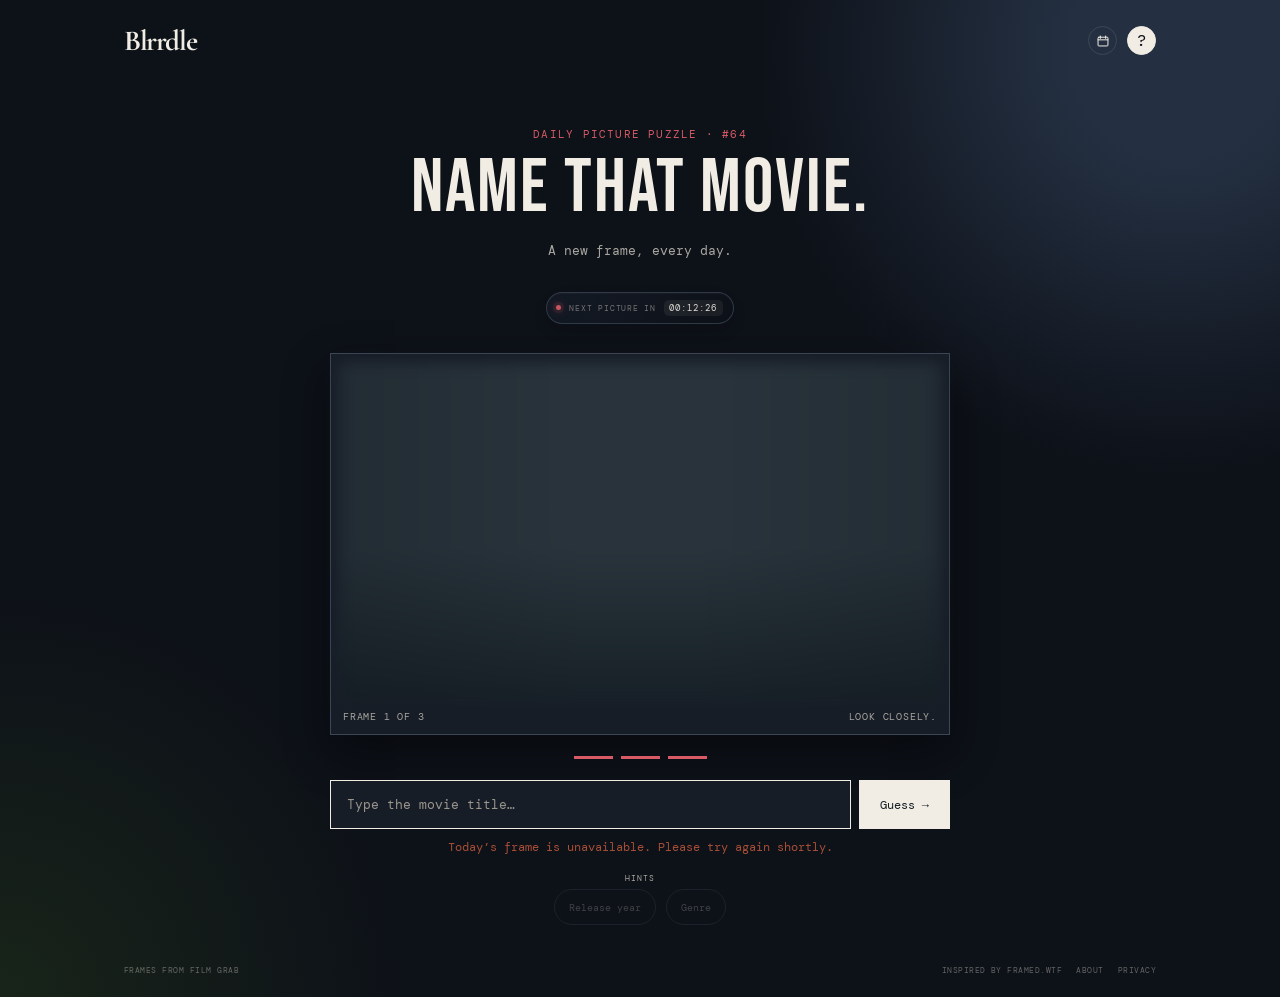
==== commit faa4d341: "Prevent total plays label clipping" ====
--- a/index.html
+++ b/index.html
@@ -10,7 +10,7 @@
     <link rel="preconnect" href="https://fonts.googleapis.com" />
     <link rel="preconnect" href="https://fonts.gstatic.com" crossorigin />
     <link href="https://fonts.googleapis.com/css2?family=Bebas+Neue&family=Cormorant+Garamond:ital,wght@0,600;0,700;1,600&family=DM+Mono:wght@400;500&family=Fraunces:opsz,wght@9..144,500;9..144,600&display=swap" rel="stylesheet" />
-    <link rel="stylesheet" href="style.css?v=hints-v1" />
+    <link rel="stylesheet" href="style.css?v=charts-v1" />
   </head>
   <body>
     <main class="shell">
--- a/style.css
+++ b/style.css
@@ -32,3 +32,6 @@
 
 /* A compact, cinematic status chip for the daily reset. */
 .next-puzzle { display:inline-flex; align-items:center; justify-content:center; gap:8px; position:relative; margin:-15px auto 29px; padding:7px 10px 7px 9px; border:1px solid #3d4654cc; border-radius:999px; color:var(--muted); background:linear-gradient(135deg,#151c28e8,#0d1118d9); box-shadow:0 7px 18px #0000001f,inset 0 1px #ffffff08; font-size:8px; letter-spacing:.095em; text-transform:uppercase; opacity:.92; }.next-puzzle::before { width:5px; height:5px; content:""; border-radius:50%; background:var(--orange); box-shadow:0 0 0 3px #d85a661c,0 0 10px #d85a6680; animation:countdown-pulse 2.4s ease-in-out infinite; }.next-puzzle span { opacity:.7; }.next-puzzle time { padding:2px 5px; border-radius:5px; color:var(--ink); background:#f1ede412; font-size:9px; font-variant-numeric:tabular-nums; letter-spacing:.12em;@keyframes countdown-pulse { 0%,100% { transform:scale(.92); opacity:.72; } 50% { transform:scale(1.15); opacity:1; } }@media (prefers-reduced-motion:reduce){.next-puzzle::before{animation:none}}
+
+/* Reserve enough room for the fourth result label, including “Played”. */
+.bar-row { grid-template-columns:42px minmax(0,1fr) 30px; }
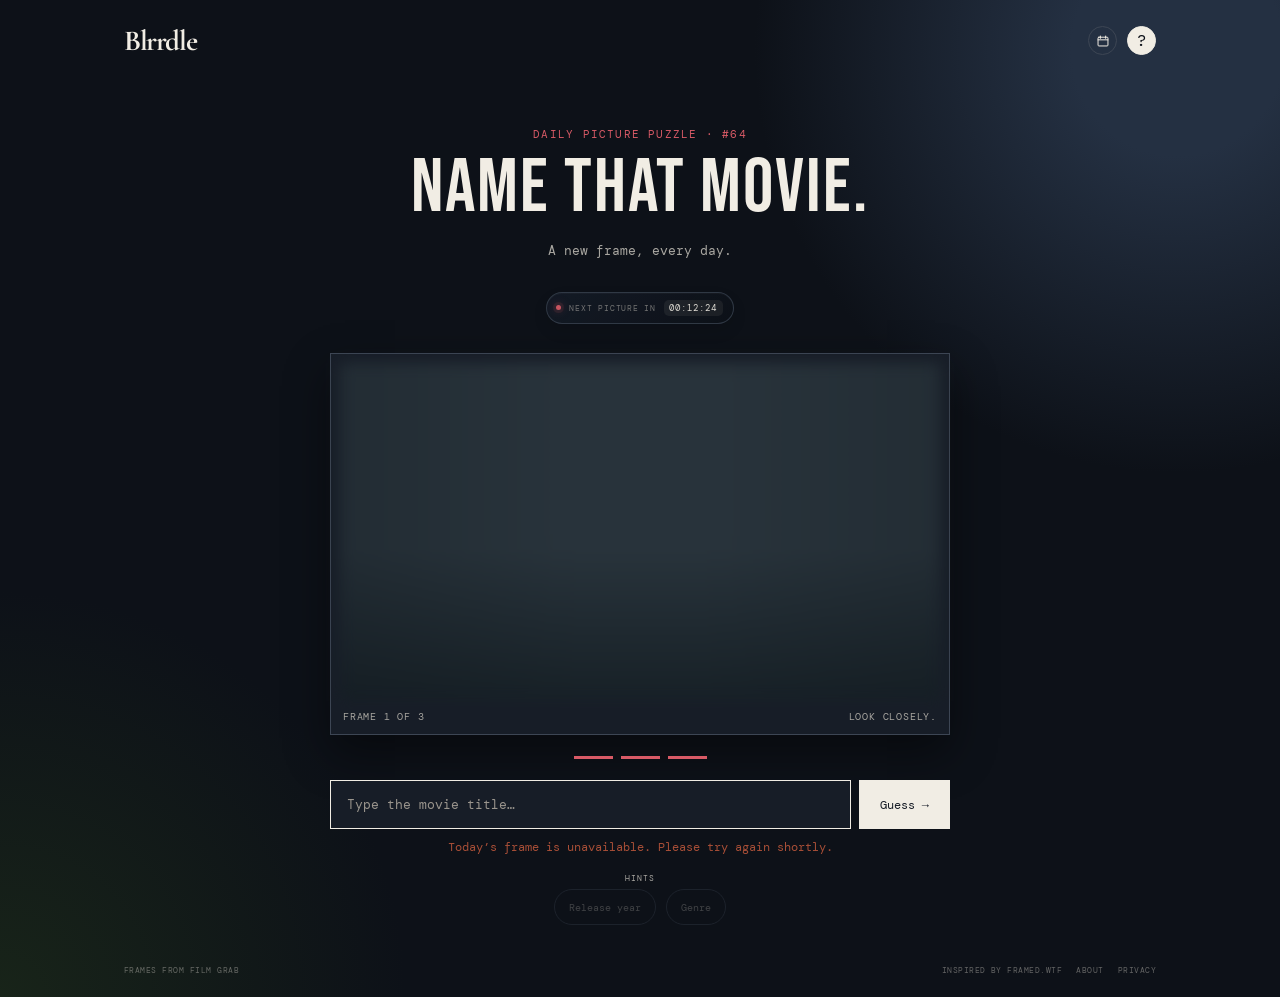
==== commit 8b21e437: "Remove total plays chart bar" ====
--- a/index.html
+++ b/index.html
@@ -10,7 +10,7 @@
     <link rel="preconnect" href="https://fonts.googleapis.com" />
     <link rel="preconnect" href="https://fonts.gstatic.com" crossorigin />
     <link href="https://fonts.googleapis.com/css2?family=Bebas+Neue&family=Cormorant+Garamond:ital,wght@0,600;0,700;1,600&family=DM+Mono:wght@400;500&family=Fraunces:opsz,wght@9..144,500;9..144,600&display=swap" rel="stylesheet" />
-    <link rel="stylesheet" href="style.css?v=charts-v1" />
+    <link rel="stylesheet" href="style.css?v=results-v6" />
   </head>
   <body>
     <main class="shell">
@@ -95,12 +95,11 @@
           <div class="bar-row"><span>1</span><i id="guessBar1" style="--bar:0%"></i><b id="guessCount1">0</b></div>
           <div class="bar-row"><span>2</span><i id="guessBar2" style="--bar:0%"></i><b id="guessCount2">0</b></div>
           <div class="bar-row"><span>3</span><i id="guessBar3" style="--bar:0%"></i><b id="guessCount3">0</b></div>
-          <div class="bar-row"><span>Played</span><i id="guessBar4" style="--bar:0%"></i><b id="guessCount4">0</b></div>
         </div>
       </section>
       <button class="dialog-cta" id="resultShare">Share result</button>
       <button class="result-close" id="closeResult">Close</button>
     </dialog>
-    <script src="main.js?v=results-v5"></script>
+    <script src="main.js?v=results-v6"></script>
   </body>
 </html>
--- a/style.css
+++ b/style.css
@@ -33,5 +33,3 @@
 /* A compact, cinematic status chip for the daily reset. */
 .next-puzzle { display:inline-flex; align-items:center; justify-content:center; gap:8px; position:relative; margin:-15px auto 29px; padding:7px 10px 7px 9px; border:1px solid #3d4654cc; border-radius:999px; color:var(--muted); background:linear-gradient(135deg,#151c28e8,#0d1118d9); box-shadow:0 7px 18px #0000001f,inset 0 1px #ffffff08; font-size:8px; letter-spacing:.095em; text-transform:uppercase; opacity:.92; }.next-puzzle::before { width:5px; height:5px; content:""; border-radius:50%; background:var(--orange); box-shadow:0 0 0 3px #d85a661c,0 0 10px #d85a6680; animation:countdown-pulse 2.4s ease-in-out infinite; }.next-puzzle span { opacity:.7; }.next-puzzle time { padding:2px 5px; border-radius:5px; color:var(--ink); background:#f1ede412; font-size:9px; font-variant-numeric:tabular-nums; letter-spacing:.12em;@keyframes countdown-pulse { 0%,100% { transform:scale(.92); opacity:.72; } 50% { transform:scale(1.15); opacity:1; } }@media (prefers-reduced-motion:reduce){.next-puzzle::before{animation:none}}
 
-/* Reserve enough room for the fourth result label, including “Played”. */
-.bar-row { grid-template-columns:42px minmax(0,1fr) 30px; }
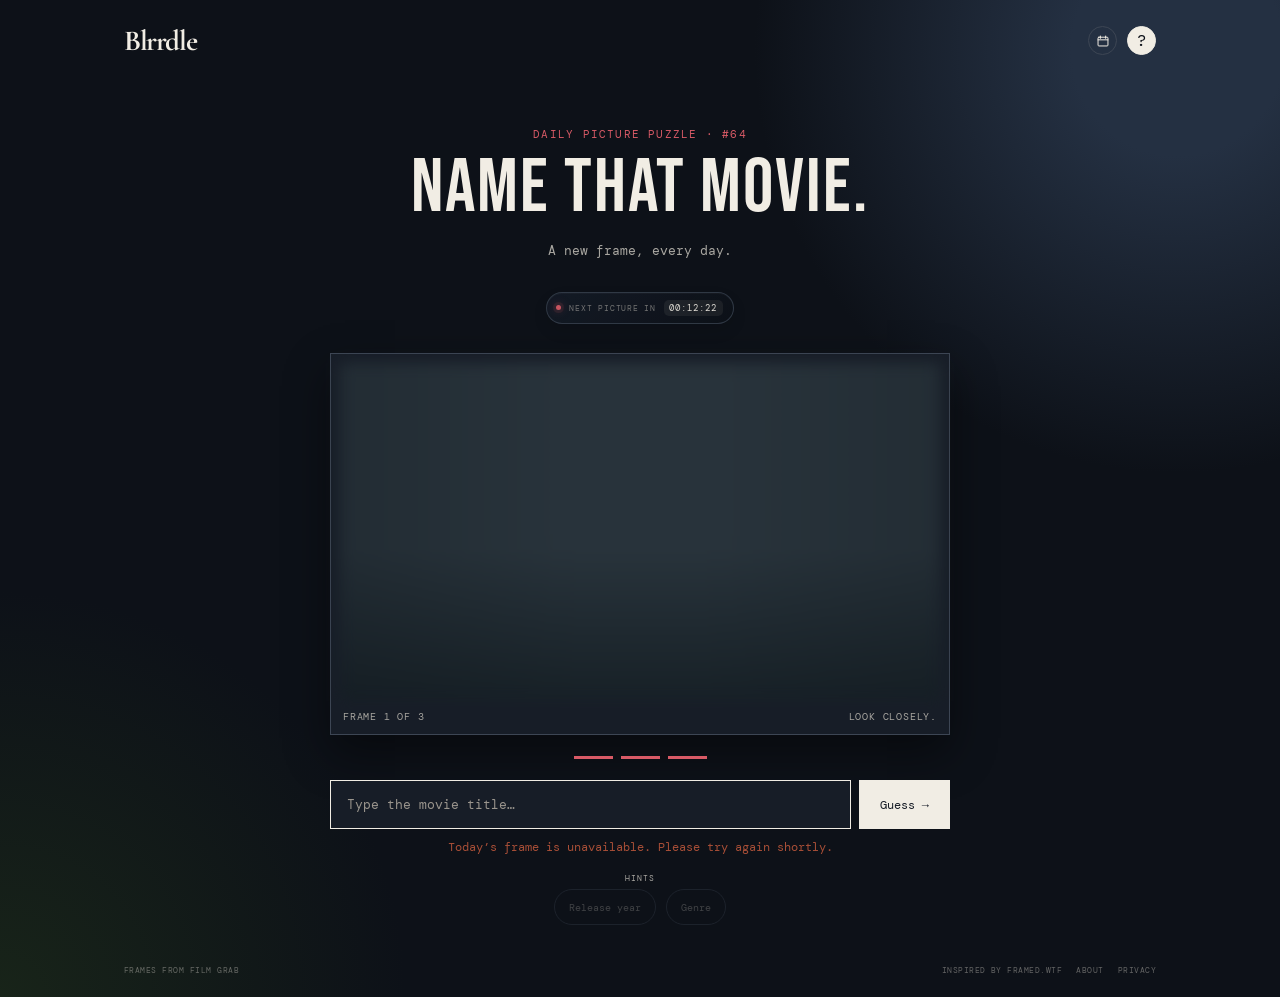
==== commit 086a5d45: "Update Google favicon and site description" ====
--- a/index.html
+++ b/index.html
@@ -4,9 +4,9 @@
     <meta charset="UTF-8" />
     <meta name="viewport" content="width=device-width, initial-scale=1.0" />
     <meta name="theme-color" content="#f7f3eb" />
-    <link rel="icon" href="favicon-48.png" type="image/png" sizes="48x48" />
+    <link rel="icon" href="blrrdle-b.svg" type="image/svg+xml" sizes="any" />
     <title>Blrrdle</title>
-    <meta name="description" content="Blrrdle is a passion project inspired by Wordle and Framed, with a more challenging twist: guess the film from a blurred cinematic frame." />
+    <meta name="description" content="Founded October 5, 2026, Blrrdle is a daily movie guessing game: name the film from a blurred cinematic frame." />
     <link rel="preconnect" href="https://fonts.googleapis.com" />
     <link rel="preconnect" href="https://fonts.gstatic.com" crossorigin />
     <link href="https://fonts.googleapis.com/css2?family=Bebas+Neue&family=Cormorant+Garamond:ital,wght@0,600;0,700;1,600&family=DM+Mono:wght@400;500&family=Fraunces:opsz,wght@9..144,500;9..144,600&display=swap" rel="stylesheet" />
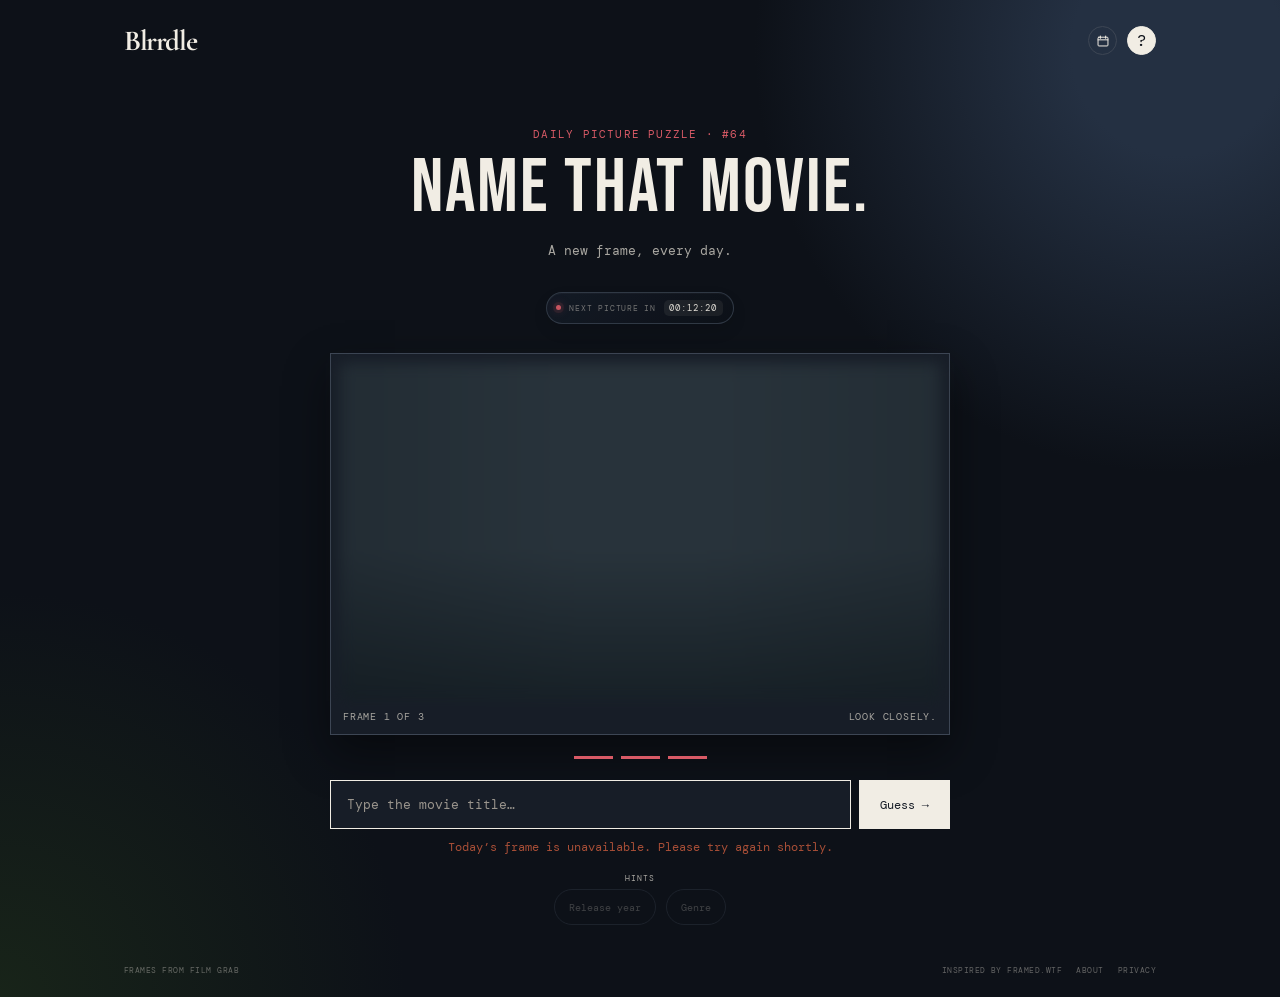
==== commit 3a2e419c: "Expand movie suggestions and schedule seven puzzles Adds 30 further suggestion titles, schedules sev" ====
--- a/index.html
+++ b/index.html
@@ -100,6 +100,6 @@
       <button class="dialog-cta" id="resultShare">Share result</button>
       <button class="result-close" id="closeResult">Close</button>
     </dialog>
-    <script src="main.js?v=results-v6"></script>
+    <script src="main.js?v=suggestions-v8"></script>
   </body>
 </html>
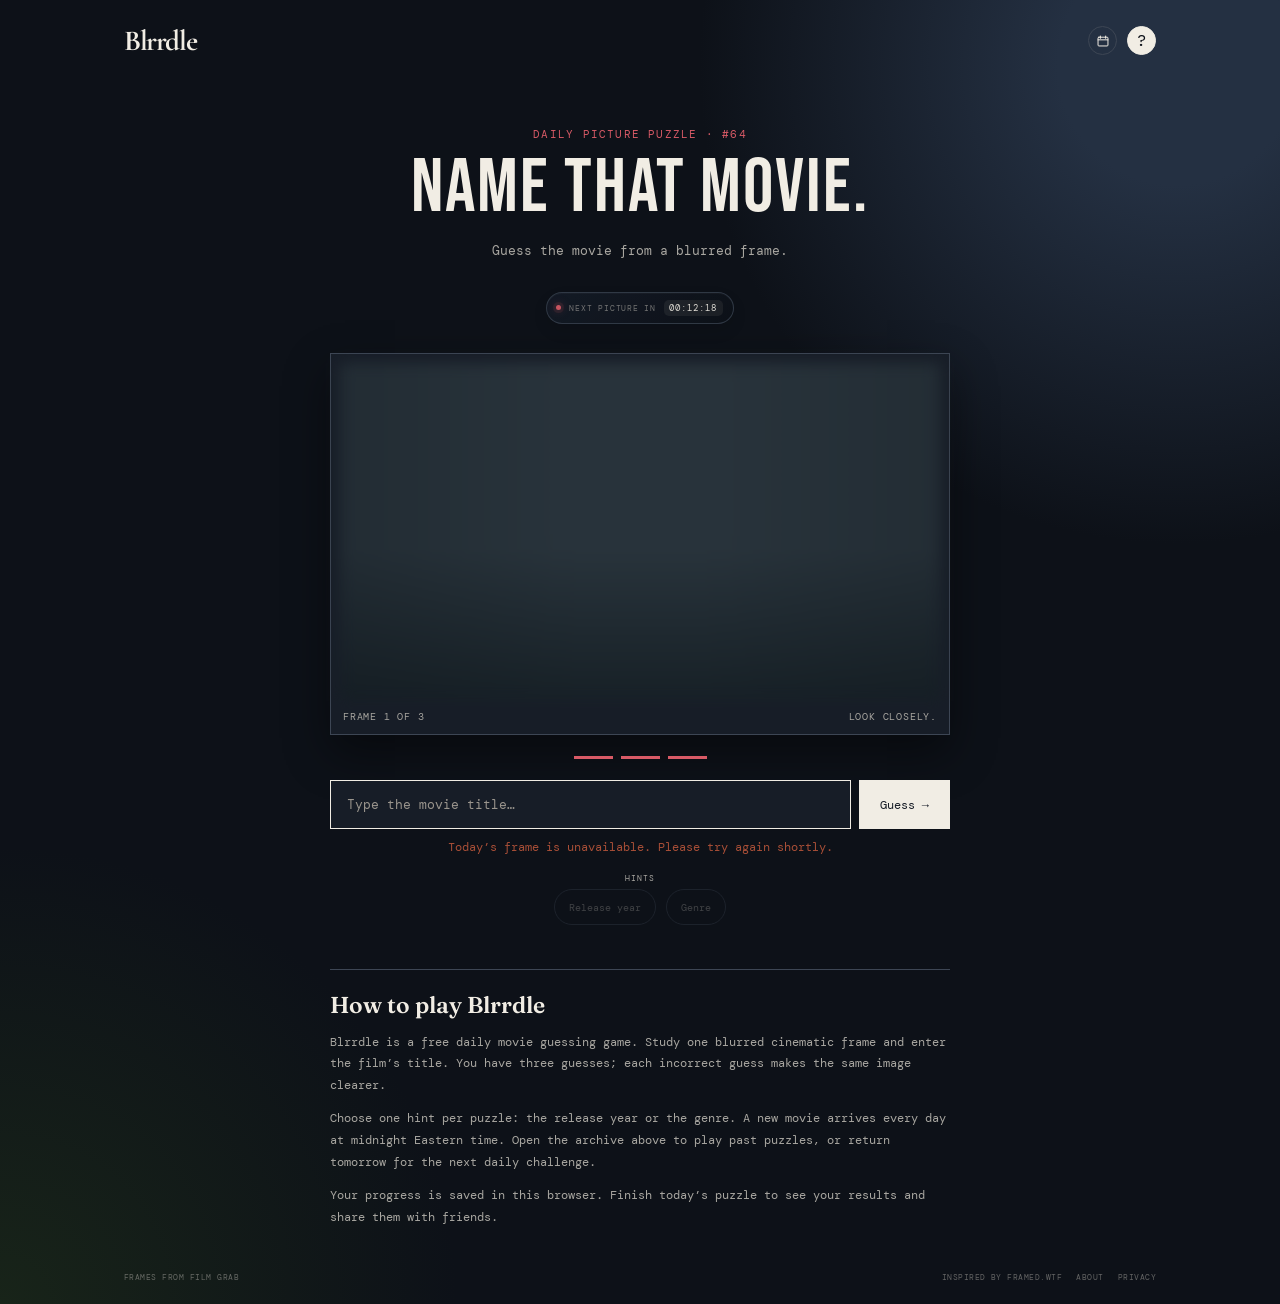
==== commit 8b15df31: "Improve homepage crawlable content and return real 404 pages" ====
--- a/index.html
+++ b/index.html
@@ -5,17 +5,18 @@
     <meta name="viewport" content="width=device-width, initial-scale=1.0" />
     <meta name="theme-color" content="#f7f3eb" />
     <link rel="icon" href="blrrdle-b.svg" type="image/svg+xml" sizes="any" />
-    <title>Blrrdle</title>
-    <meta name="description" content="Founded October 5, 2026, Blrrdle is a daily movie guessing game: name the film from a blurred cinematic frame." />
+    <title>Blrrdle – Daily Movie Guessing Game</title>
+    <meta name="description" content="Play Blrrdle, the daily movie guessing game. Identify a film from one blurred frame in three guesses, use a hint, and try past puzzles in the archive." />
+    <link rel="canonical" href="https://blrrdle.com/" />
     <link rel="preconnect" href="https://fonts.googleapis.com" />
     <link rel="preconnect" href="https://fonts.gstatic.com" crossorigin />
     <link href="https://fonts.googleapis.com/css2?family=Bebas+Neue&family=Cormorant+Garamond:ital,wght@0,600;0,700;1,600&family=DM+Mono:wght@400;500&family=Fraunces:opsz,wght@9..144,500;9..144,600&display=swap" rel="stylesheet" />
-    <link rel="stylesheet" href="style.css?v=results-v6" />
+    <link rel="stylesheet" href="style.css?v=indexing-v1" />
   </head>
   <body>
     <main class="shell">
       <header class="topbar">
-        <a class="wordmark" href="#" aria-label="Blrrdle, reset demo">Blrrdle</a>
+        <a class="wordmark" href="#" aria-label="Blrrdle home">Blrrdle</a>
         <div class="header-actions">
           <button class="archive-button" id="archiveButton" aria-label="Past puzzles">
             <svg viewBox="0 0 24 24" aria-hidden="true"><rect x="3.5" y="5.5" width="17" height="15" rx="1.5"/><path d="M7.5 3.5v4M16.5 3.5v4M3.5 10h17"/></svg>
@@ -26,9 +27,9 @@
 
       <section class="game" aria-labelledby="gameTitle">
         <div class="game-heading">
-          <p class="eyebrow">Daily picture puzzle <span aria-hidden="true">·</span> <span id="puzzleNumber">#0142</span></p>
+          <p class="eyebrow">Daily picture puzzle <span aria-hidden="true">·</span> <span id="puzzleNumber">Today</span></p>
           <h1 id="gameTitle">Name that movie.</h1>
-          <p class="subhead">A new frame, every day.</p>
+          <p class="subhead">Guess the movie from a blurred frame.</p>
           <p class="next-puzzle" aria-label="Time until the next puzzle"><span>Next picture in</span> <time id="nextPuzzleTimer">--:--:--</time></p>
         </div>
 
@@ -54,6 +55,14 @@
             <button class="hint" id="genreHint" aria-label="Reveal genre"><span class="hint-prompt">Genre</span><span class="hint-value" id="genreValue"></span></button>
           </div>
         </div>
+      </section>
+
+      <section class="how-to-play" aria-labelledby="howToPlayTitle">
+        <h2 id="howToPlayTitle">How to play Blrrdle</h2>
+        <p>Blrrdle is a free daily movie guessing game. Study one blurred cinematic frame and enter the film’s title. You have three guesses; each incorrect guess makes the same image clearer.</p>
+        <p>Choose one hint per puzzle: the release year or the genre. A new movie arrives every day at midnight Eastern time. Open the archive above to play past puzzles, or return tomorrow for the next daily challenge.</p>
+        <p>Your progress is saved in this browser. Finish today’s puzzle to see your results and share them with friends.</p>
+        <noscript><p>Enable JavaScript to load the movie frame, submit guesses, and play the archive. You can read more <a href="/about">about Blrrdle</a>.</p></noscript>
       </section>
 
       <footer>
--- a/style.css
+++ b/style.css
@@ -31,5 +31,10 @@
 .next-puzzle { display:flex; justify-content:center; gap:7px; margin:-17px 0 27px; color:var(--muted); font-size:8px; letter-spacing:.1em; text-transform:uppercase; opacity:.68; }.next-puzzle time { color:var(--ink); font-variant-numeric:tabular-nums; }
 
 /* A compact, cinematic status chip for the daily reset. */
-.next-puzzle { display:inline-flex; align-items:center; justify-content:center; gap:8px; position:relative; margin:-15px auto 29px; padding:7px 10px 7px 9px; border:1px solid #3d4654cc; border-radius:999px; color:var(--muted); background:linear-gradient(135deg,#151c28e8,#0d1118d9); box-shadow:0 7px 18px #0000001f,inset 0 1px #ffffff08; font-size:8px; letter-spacing:.095em; text-transform:uppercase; opacity:.92; }.next-puzzle::before { width:5px; height:5px; content:""; border-radius:50%; background:var(--orange); box-shadow:0 0 0 3px #d85a661c,0 0 10px #d85a6680; animation:countdown-pulse 2.4s ease-in-out infinite; }.next-puzzle span { opacity:.7; }.next-puzzle time { padding:2px 5px; border-radius:5px; color:var(--ink); background:#f1ede412; font-size:9px; font-variant-numeric:tabular-nums; letter-spacing:.12em;@keyframes countdown-pulse { 0%,100% { transform:scale(.92); opacity:.72; } 50% { transform:scale(1.15); opacity:1; } }@media (prefers-reduced-motion:reduce){.next-puzzle::before{animation:none}}
+.next-puzzle { display:inline-flex; align-items:center; justify-content:center; gap:8px; position:relative; margin:-15px auto 29px; padding:7px 10px 7px 9px; border:1px solid #3d4654cc; border-radius:999px; color:var(--muted); background:linear-gradient(135deg,#151c28e8,#0d1118d9); box-shadow:0 7px 18px #0000001f,inset 0 1px #ffffff08; font-size:8px; letter-spacing:.095em; text-transform:uppercase; opacity:.92; }.next-puzzle::before { width:5px; height:5px; content:""; border-radius:50%; background:var(--orange); box-shadow:0 0 0 3px #d85a661c,0 0 10px #d85a6680; animation:countdown-pulse 2.4s ease-in-out infinite; }.next-puzzle span { opacity:.7; }.next-puzzle time { padding:2px 5px; border-radius:5px; color:var(--ink); background:#f1ede412; font-size:9px; font-variant-numeric:tabular-nums; letter-spacing:.12em; }@keyframes countdown-pulse { 0%,100% { transform:scale(.92); opacity:.72; } 50% { transform:scale(1.15); opacity:1; } }@media (prefers-reduced-motion:reduce){.next-puzzle::before{animation:none}}
 
+
+.how-to-play { width:min(100%,620px); margin:24px auto 12px; padding-top:22px; border-top:1px solid var(--line); }
+.how-to-play h2 { margin:0 0 12px; color:var(--ink); font:600 23px/1.2 Fraunces,serif; }
+.how-to-play p { margin:0 0 12px; color:var(--muted); font-size:12px; line-height:1.8; }
+.how-to-play a { color:var(--orange); }
